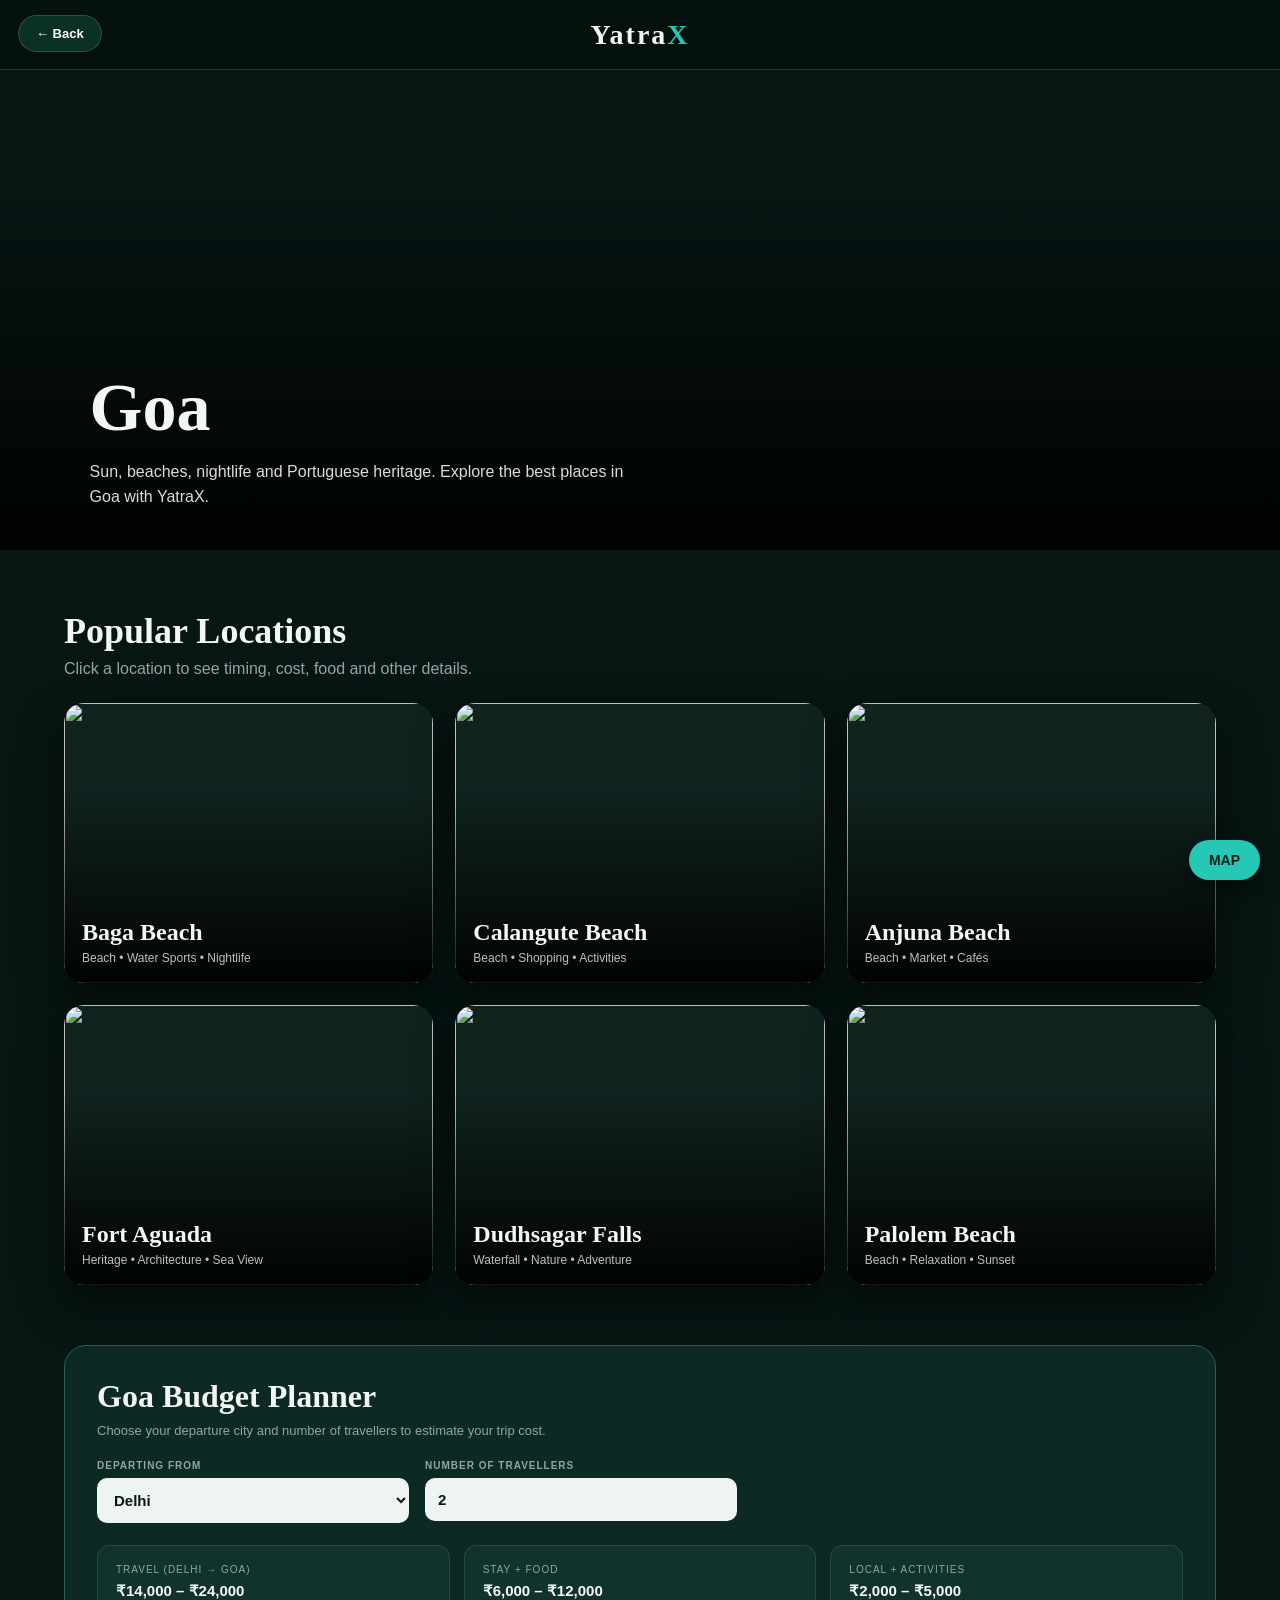
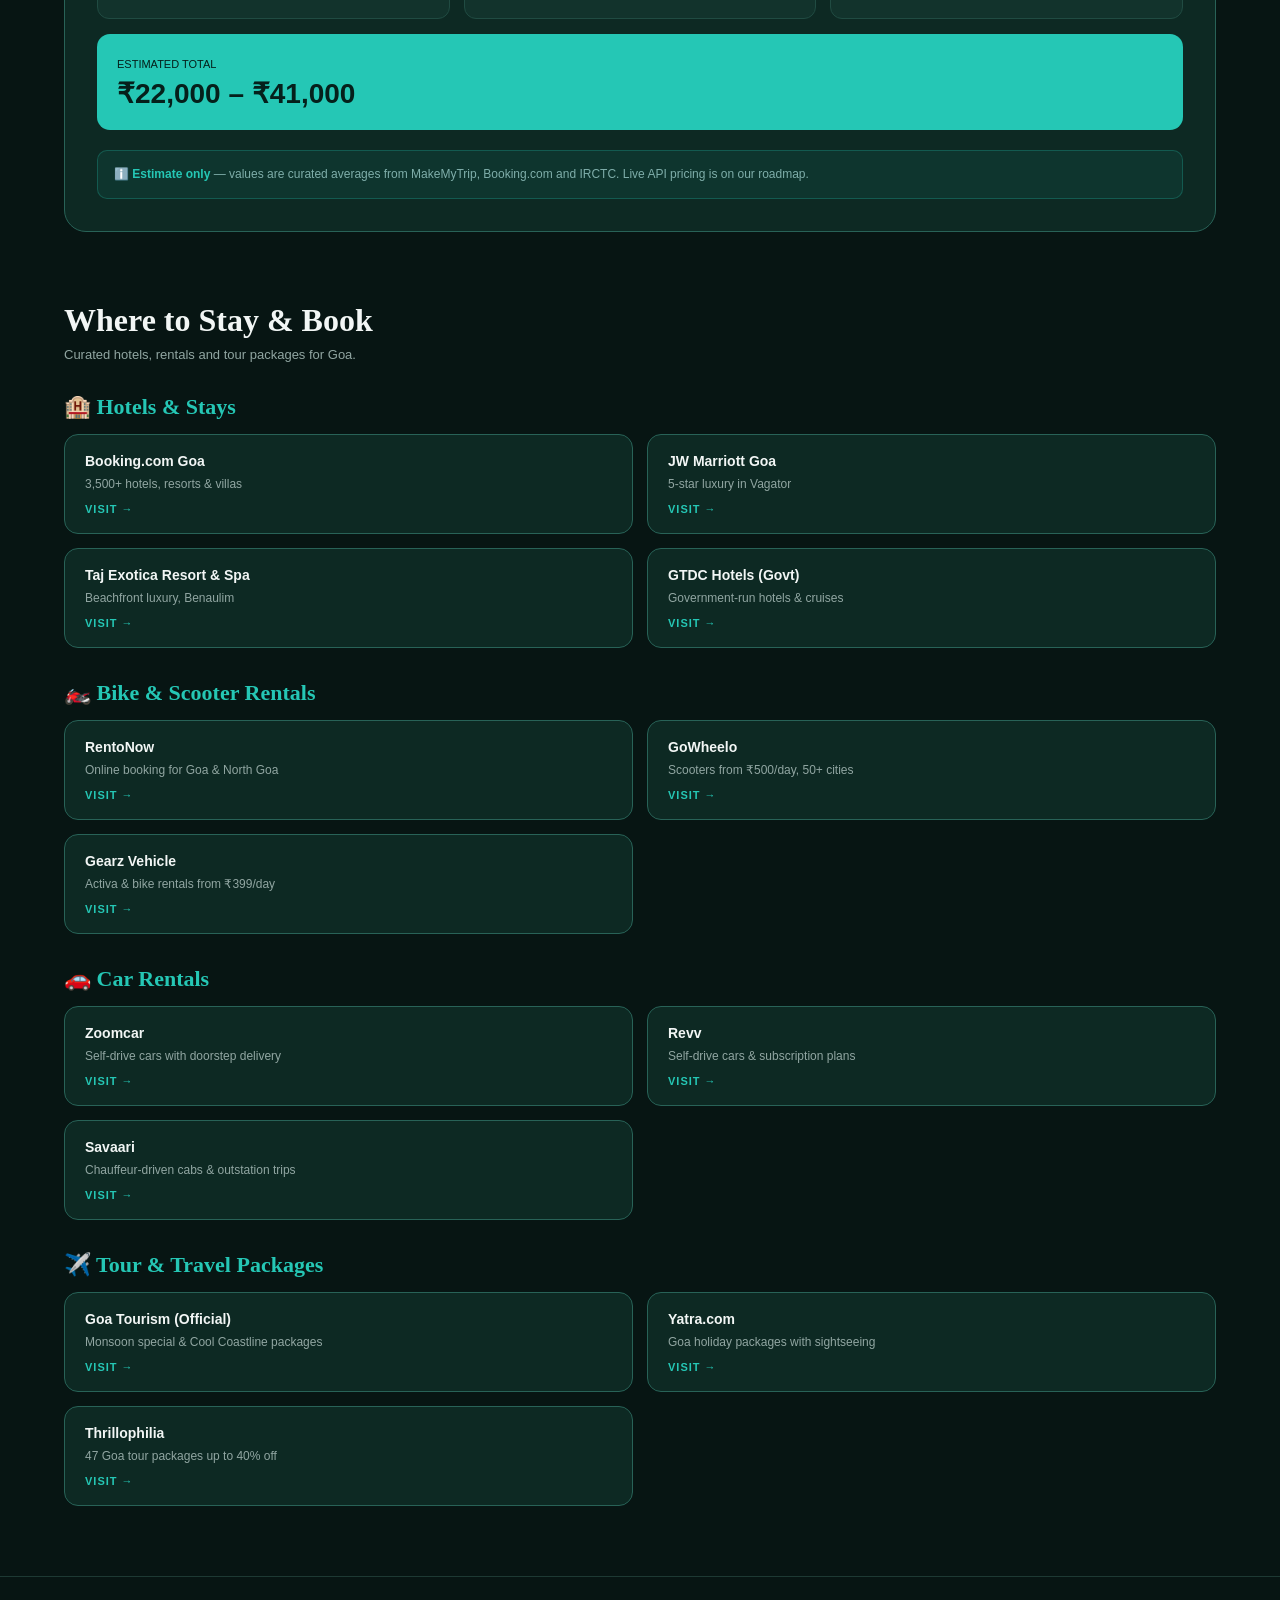
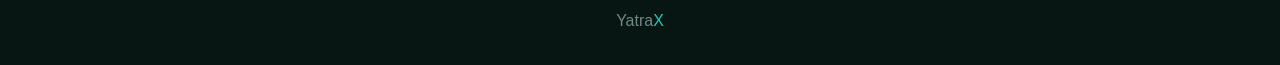
==== goa.html @ 4bfd8dc7 "Add booking links, budget planner, maps, disclaimer" ====
<!DOCTYPE html>
<html lang="en">
<head>
<meta charset="UTF-8">
<meta name="viewport" content="width=device-width, initial-scale=1.0">
<title>YatraX | Goa</title>
<style>
*{margin:0;padding:0;box-sizing:border-box;}
html{scroll-behavior:smooth;}
body{font-family:Arial,sans-serif;background:#071513;color:#f2f6f5;}

header{height:70px;display:flex;justify-content:center;align-items:center;position:sticky;top:0;z-index:100;background:rgba(6,17,15,.95);backdrop-filter:blur(12px);border-bottom:1px solid #1d3933;}
.logo{font-family:Georgia,serif;font-size:28px;font-weight:bold;letter-spacing:2px;}
.logo span{color:#25c7b5;}

.back-btn{position:fixed;top:15px;left:18px;z-index:5000;padding:10px 17px;border:1px solid rgba(255,255,255,.15);border-radius:30px;background:#0b3025;color:#fff;font-size:13px;font-weight:600;cursor:pointer;transition:.25s ease;}
.back-btn:hover{background:#14543f;transform:translateY(-2px);}

.map-btn{position:fixed;right:20px;bottom:20px;z-index:5000;padding:12px 20px;border:none;border-radius:30px;background:#25c7b5;color:#05201b;font-size:14px;font-weight:bold;cursor:pointer;box-shadow:0 8px 25px rgba(0,0,0,.4);transition:.25s;}
.map-btn:hover{transform:translateY(-3px);background:#35d2c1;}

.hero{height:480px;position:relative;background:url("https://images.unsplash.com/photo-1512343879784-a960bf40e7f2?auto=format&fit=crop&w=1800&q=90") center/cover;}
.hero::after{content:"";position:absolute;inset:0;background:linear-gradient(transparent 25%,rgba(0,0,0,.92));}
.hero-content{position:absolute;z-index:2;bottom:40px;left:7%;}
.hero h1{font-family:Georgia,serif;font-size:68px;margin-bottom:12px;}
.hero p{max-width:560px;line-height:1.6;color:#d2dfdc;}

.container{width:90%;max-width:1200px;margin:auto;}
.section{padding:60px 0;}
.heading{margin-bottom:25px;}
.heading h2{font-family:Georgia,serif;font-size:36px;margin-bottom:8px;}
.heading p{color:#91a6a2;}

.locations{display:grid;grid-template-columns:repeat(3,1fr);gap:22px;}
.card{height:280px;position:relative;overflow:hidden;border-radius:20px;cursor:pointer;background:#10231f;box-shadow:0 20px 45px rgba(0,0,0,.45);transition:.3s;}
.card:hover{transform:translateY(-6px);}
.card img{width:100%;height:100%;object-fit:cover;transition:.5s;}
.card:hover img{transform:scale(1.07);}
.card::after{content:"";position:absolute;inset:0;background:linear-gradient(transparent 30%,rgba(0,0,0,.9));}
.card-info{position:absolute;z-index:2;bottom:18px;left:18px;}
.card-info h3{font-family:Georgia,serif;font-size:24px;margin-bottom:5px;}
.card-info p{font-size:12px;color:#b2c4c0;}

/* MAP */
.map-section{display:none;padding:20px 0 70px;animation:mapOpen .3s ease;}
.map-section.show{display:block;}
@keyframes mapOpen{from{opacity:0;transform:translateY(15px);}to{opacity:1;transform:translateY(0);}}
.map-box{background:#0d2923;border:1px solid #286257;border-radius:22px;padding:25px;box-shadow:0 25px 60px rgba(0,0,0,.45);}
.map-header{display:flex;justify-content:space-between;align-items:center;margin-bottom:18px;}
.map-header h2{font-family:Georgia,serif;font-size:32px;}
.map-header p{color:#91a6a2;font-size:13px;margin-top:5px;}
.map-buttons{display:flex;gap:10px;align-items:center;}
.map-toggle{padding:10px 18px;border-radius:25px;border:1px solid rgba(255,255,255,.12);background:#071513;color:#c7d4d0;font-size:12px;font-weight:700;cursor:pointer;transition:.2s;}
.map-toggle.active{background:#25c7b5;color:#05201b;border-color:#25c7b5;}
.close-map{width:40px;height:40px;border:none;border-radius:50%;background:#071513;color:white;font-size:22px;cursor:pointer;margin-left:8px;border:1px solid rgba(255,255,255,.12);}

.map-status{padding:12px 15px;border-radius:10px;background:#102f27;color:#a9bbb7;font-size:13px;margin-bottom:15px;}
.map-frame{width:100%;height:520px;border-radius:17px;overflow:hidden;background:#10231f;position:relative;}
.map-frame iframe{width:100%;height:100%;border:0;}

.offline-map{display:none;width:100%;height:100%;position:relative;overflow:hidden;background:#f2e8d0;}
.offline-map.active{display:block;}
.offline-svg{width:100%;height:100%;display:block;}

/* MODAL */
.modal{display:none;position:fixed;inset:0;z-index:1000;background:rgba(0,0,0,.82);backdrop-filter:blur(8px);align-items:center;justify-content:center;padding:20px;}
.modal.show{display:flex;}
.modal-box{width:850px;max-width:95%;max-height:90vh;overflow-y:auto;background:#0d2923;border:1px solid #286257;border-radius:22px;position:relative;box-shadow:0 40px 80px rgba(0,0,0,.7);}
.modal-box img{width:100%;height:280px;object-fit:cover;}
.modal-content{padding:30px;}
.modal-content h2{font-family:Georgia,serif;font-size:34px;margin-bottom:12px;}
.remark-title{color:#35d2bf;font-size:11px;text-transform:uppercase;letter-spacing:1.5px;margin-bottom:8px;}
.remark{color:#a9bbb7;line-height:1.7;margin-bottom:25px;}
.details{display:grid;grid-template-columns:repeat(2,1fr);gap:12px;}
.detail{padding:17px;border-radius:12px;background:#12332c;border:1px solid #204b42;}
.detail span{display:block;color:#43d5c2;font-size:10px;text-transform:uppercase;letter-spacing:1px;margin-bottom:6px;}
.detail strong{font-size:14px;}
.close{position:absolute;top:15px;right:15px;width:40px;height:40px;border-radius:50%;border:none;background:#071513;color:white;font-size:25px;cursor:pointer;z-index:5;}

/* BUDGET */
.budget{margin-bottom:70px;padding:32px;border-radius:22px;background:#0d2923;border:1px solid #286257;}
.budget h2{font-family:Georgia,serif;font-size:32px;margin-bottom:8px;}
.budget p{color:#91a6a2;font-size:13px;}

.budget-inputs{margin-top:22px;display:grid;grid-template-columns:1fr 1fr;gap:16px;max-width:640px;}
.input-box label{display:block;color:#91a6a2;font-size:10px;font-weight:700;letter-spacing:1px;text-transform:uppercase;margin-bottom:7px;}
.input-box select,
.input-box input{width:100%;padding:13px;border-radius:10px;border:none;font-size:15px;font-weight:700;background:#edf4f1;color:#071713;font-family:inherit;outline:none;}

.costs{display:grid;grid-template-columns:repeat(3,1fr);gap:14px;margin-top:22px;}
.cost{padding:18px;background:#12332c;border:1px solid #204b42;border-radius:12px;}
.cost span{display:block;color:#91a6a2;font-size:10px;margin-bottom:7px;text-transform:uppercase;letter-spacing:1px;}
.cost strong{font-size:15px;}
.total{margin-top:15px;padding:20px;background:#25c7b5;color:#05201b;border-radius:13px;}
.total span{font-size:11px;text-transform:uppercase;}
.total strong{display:block;font-size:28px;margin-top:5px;}

/* BOOKING */
.booking-section{padding:0 0 70px;}
.booking-heading{margin-bottom:26px;}
.booking-heading h2{font-family:Georgia,serif;font-size:32px;margin-bottom:8px;}
.booking-heading p{color:#91a6a2;font-size:13px;}
.booking-subhead{
    font-family:Georgia,serif;
    font-size:22px;
    color:#25c7b5;
    margin-top:32px;
    margin-bottom:14px;
}
.booking-grid{display:grid;grid-template-columns:repeat(2,1fr);gap:14px;}
.booking-card{
    display:block;
    text-decoration:none;
    background:#0d2923;
    border:1px solid #286257;
    border-radius:14px;
    padding:18px 20px;
    transition:.25s ease;
}
.booking-card:hover{
    background:#12332c;
    border-color:#25c7b5;
    transform:translateY(-3px);
}
.booking-name{font-weight:700;font-size:14px;color:#f2f6f5;margin-bottom:6px;}
.booking-desc{font-size:12px;color:#91a6a2;line-height:1.5;margin-bottom:10px;}
.booking-link{font-size:11px;font-weight:700;color:#25c7b5;letter-spacing:1px;text-transform:uppercase;}

footer{text-align:center;padding:35px;color:#718984;border-top:1px solid #1d3933;}

@media(max-width:850px){.locations{grid-template-columns:repeat(2,1fr);}.costs{grid-template-columns:1fr;}.booking-grid{grid-template-columns:1fr;}}
@media(max-width:550px){.locations{grid-template-columns:1fr;}.hero h1{font-size:45px;}.details{grid-template-columns:1fr;}.map-frame{height:420px;}.budget-inputs{grid-template-columns:1fr;}}
</style>
</head>
<body>

<header><div class="logo">Yatra<span>X</span></div></header>
<button class="back-btn" onclick="goBack()">← Back</button>
<button class="map-btn" onclick="openMap()">MAP</button>

<section class="hero">
  <div class="hero-content">
    <h1>Goa</h1>
    <p>Sun, beaches, nightlife and Portuguese heritage. Explore the best places in Goa with YatraX.</p>
  </div>
</section>

<main class="container">

<section class="section">
  <div class="heading">
    <h2>Popular Locations</h2>
    <p>Click a location to see timing, cost, food and other details.</p>
  </div>
  <div class="locations">
    <div class="card" onclick="openLocation('Baga Beach')">
      <img src="https://images.unsplash.com/photo-1512343879784-a960bf40e7f2?auto=format&fit=crop&w=1200&q=90">
      <div class="card-info"><h3>Baga Beach</h3><p>Beach • Water Sports • Nightlife</p></div>
    </div>
    <div class="card" onclick="openLocation('Calangute Beach')">
      <img src="https://images.unsplash.com/photo-1601918774946-25832a4be0d6?auto=format&fit=crop&w=1200&q=90">
      <div class="card-info"><h3>Calangute Beach</h3><p>Beach • Shopping • Activities</p></div>
    </div>
    <div class="card" onclick="openLocation('Anjuna Beach')">
      <img src="https://images.unsplash.com/photo-1587922546307-776227941871?auto=format&fit=crop&w=1200&q=90">
      <div class="card-info"><h3>Anjuna Beach</h3><p>Beach • Market • Cafés</p></div>
    </div>
    <div class="card" onclick="openLocation('Fort Aguada')">
      <img src="https://images.unsplash.com/photo-1589308078059-be1415eab4c3?auto=format&fit=crop&w=1200&q=90">
      <div class="card-info"><h3>Fort Aguada</h3><p>Heritage • Architecture • Sea View</p></div>
    </div>
    <div class="card" onclick="openLocation('Dudhsagar Falls')">
      <img src="https://images.unsplash.com/photo-1433086966358-54859d0ed716?auto=format&fit=crop&w=1200&q=90">
      <div class="card-info"><h3>Dudhsagar Falls</h3><p>Waterfall • Nature • Adventure</p></div>
    </div>
    <div class="card" onclick="openLocation('Palolem Beach')">
      <img src="https://images.unsplash.com/photo-1515307638821-8c2ece10bf6a?auto=format&fit=crop&w=1200&q=90">
      <div class="card-info"><h3>Palolem Beach</h3><p>Beach • Relaxation • Sunset</p></div>
    </div>
  </div>
</section>

<section class="map-section" id="mapSection">
  <div class="map-box">
    <div class="map-header">
      <div>
        <h2>Goa Map</h2>
        <p>Explore Goa locations even in low-connectivity areas.</p>
      </div>
      <div class="map-buttons">
        <button class="map-toggle active" id="onlineBtn" onclick="showOnline()">Online</button>
        <button class="map-toggle" id="offlineBtn" onclick="showOffline()">Offline</button>
        <button class="close-map" onclick="closeMap()">×</button>
      </div>
    </div>
    <div id="mapStatus" class="map-status">Online mode • Live map available</div>
    <div class="map-frame">
      <iframe id="onlineMap" src="https://www.google.com/maps?q=Goa,India&output=embed" loading="lazy" allowfullscreen></iframe>
      <div id="offlineMap" class="offline-map">
        <svg viewBox="0 0 1000 600" preserveAspectRatio="xMidYMid meet" class="offline-svg" xmlns="http://www.w3.org/2000/svg">
          <rect width="1000" height="600" fill="#f2e8d0"/>
          <g stroke="#e0d4b8" stroke-width="0.4" opacity="0.5">
            <line x1="100" y1="0" x2="100" y2="600"/><line x1="200" y1="0" x2="200" y2="600"/>
            <line x1="300" y1="0" x2="300" y2="600"/><line x1="400" y1="0" x2="400" y2="600"/>
            <line x1="500" y1="0" x2="500" y2="600"/><line x1="600" y1="0" x2="600" y2="600"/>
            <line x1="700" y1="0" x2="700" y2="600"/><line x1="800" y1="0" x2="800" y2="600"/>
            <line x1="900" y1="0" x2="900" y2="600"/>
            <line x1="0" y1="100" x2="1000" y2="100"/><line x1="0" y1="200" x2="1000" y2="200"/>
            <line x1="0" y1="300" x2="1000" y2="300"/><line x1="0" y1="400" x2="1000" y2="400"/>
            <line x1="0" y1="500" x2="1000" y2="500"/>
          </g>
          <path d="M 0,0 L 220,0 Q 200,60 230,120 Q 250,180 240,240 Q 230,300 250,360 Q 280,420 320,480 Q 360,540 400,600 L 0,600 Z" fill="#c8dce8" stroke="#3a2f22" stroke-width="2.2"/>
          <text x="100" y="300" text-anchor="middle" font-family="Georgia,serif" font-size="15" font-weight="bold" font-style="italic" fill="#2a5578" transform="rotate(-70 100 300)">ARABIAN SEA</text>
          <g stroke="#8fb5c8" stroke-width="1.2" opacity="0.6" fill="none" stroke-linecap="round">
            <path d="M 40,100 Q 60,95 80,100 T 120,100"/><path d="M 30,180 Q 50,175 70,180 T 110,180"/>
            <path d="M 50,280 Q 70,275 90,280 T 130,280"/><path d="M 70,400 Q 90,395 110,400 T 150,400"/>
            <path d="M 90,510 Q 110,505 130,510 T 170,510"/>
          </g>
          <path d="M 220,0 Q 200,60 230,120 Q 250,180 240,240 Q 230,300 250,360 Q 280,420 320,480 Q 360,540 400,600 L 1000,600 L 1000,0 Z" fill="#e8dcc0" stroke="#3a2f22" stroke-width="2.2"/>
          <path d="M 850,60 L 880,30 L 910,60 L 940,25 L 970,60 L 850,180 L 880,150 L 910,180 L 940,145 L 970,180 L 850,300 L 880,270 L 910,300 L 940,265 L 970,300 L 850,420 L 880,390 L 910,420 L 940,385 L 970,420 L 850,540 L 880,510 L 910,540 L 940,505 L 970,540" fill="none" stroke="#3a2f22" stroke-width="1.8" stroke-linecap="round"/>
          <text x="910" y="560" text-anchor="middle" font-family="Georgia,serif" font-size="11" font-weight="bold" fill="#5a4838" letter-spacing="2">WESTERN GHATS</text>
          <path d="M 760,300 Q 650,310 550,315 Q 450,320 380,320 Q 320,322 260,325 Q 240,326 230,325" fill="none" stroke="#4a7ba8" stroke-width="5" stroke-linecap="round" opacity="0.85"/>
          <text x="560" y="290" font-family="Georgia,serif" font-size="11" font-style="italic" fill="#2a5578">Mandovi River</text>
          <path d="M 760,440 Q 680,430 580,425 Q 480,422 380,425 Q 320,428 280,435 Q 260,440 250,440" fill="none" stroke="#4a7ba8" stroke-width="4.5" stroke-linecap="round" opacity="0.85"/>
          <text x="560" y="418" font-family="Georgia,serif" font-size="11" font-style="italic" fill="#2a5578">Zuari River</text>
          <path d="M 650,545 Q 560,540 490,538 Q 440,536 430,538" fill="none" stroke="#4a7ba8" stroke-width="4" stroke-linecap="round" opacity="0.85"/>
          <text x="530" y="528" font-family="Georgia,serif" font-size="10" font-style="italic" fill="#2a5578">Sal River</text>
          <g fill="none" stroke="#7a5230" stroke-width="2.4" stroke-dasharray="9 7" stroke-linecap="round" opacity="0.9">
            <path d="M 290,60 Q 305,180 300,240 Q 290,300 300,360 Q 330,430 400,510 Q 425,545 440,595"/>
            <path d="M 400,390 Q 550,400 680,405 Q 740,408 770,410"/>
            <path d="M 400,390 Q 445,383 490,375"/>
            <path d="M 300,170 Q 340,270 400,390"/>
          </g>
          <circle cx="290" cy="110" r="8" fill="#c8541e" stroke="#3a2f22" stroke-width="2"/>
          <text x="312" y="108" font-family="Georgia,serif" font-size="14" font-weight="bold" fill="#2a1a10">Chapora</text>
          <circle cx="300" cy="170" r="8" fill="#c8541e" stroke="#3a2f22" stroke-width="2"/>
          <text x="322" y="168" font-family="Georgia,serif" font-size="14" font-weight="bold" fill="#2a1a10">Anjuna</text>
          <circle cx="300" cy="220" r="9" fill="#c8541e" stroke="#3a2f22" stroke-width="2"/>
          <text x="322" y="218" font-family="Georgia,serif" font-size="15" font-weight="bold" fill="#2a1a10">Baga Beach</text>
          <circle cx="295" cy="270" r="8" fill="#c8541e" stroke="#3a2f22" stroke-width="2"/>
          <text x="317" y="268" font-family="Georgia,serif" font-size="14" font-weight="bold" fill="#2a1a10">Calangute</text>
          <circle cx="300" cy="340" r="9" fill="#c8541e" stroke="#3a2f22" stroke-width="2"/>
          <text x="322" y="338" font-family="Georgia,serif" font-size="15" font-weight="bold" fill="#2a1a10">Fort Aguada</text>
          <circle cx="400" cy="390" r="10" fill="#c8541e" stroke="#3a2f22" stroke-width="2"/>
          <text x="400" y="370" text-anchor="middle" font-family="Georgia,serif" font-size="15" font-weight="bold" fill="#2a1a10">Panaji</text>
          <circle cx="490" cy="375" r="7" fill="#7a3a1e" stroke="#3a2f22" stroke-width="2"/>
          <text x="510" y="378" font-family="Georgia,serif" font-size="13" font-weight="bold" fill="#2a1a10">Old Goa</text>
          <circle cx="770" cy="410" r="9" fill="#c8541e" stroke="#3a2f22" stroke-width="2"/>
          <text x="770" y="390" text-anchor="middle" font-family="Georgia,serif" font-size="14" font-weight="bold" fill="#2a1a10">Dudhsagar Falls</text>
          <circle cx="400" cy="510" r="9" fill="#c8541e" stroke="#3a2f22" stroke-width="2"/>
          <text x="422" y="508" font-family="Georgia,serif" font-size="15" font-weight="bold" fill="#2a1a10">Palolem</text>
          <g transform="translate(920,85)"><circle r="30" fill="#f2e8d0" stroke="#3a2f22" stroke-width="1.8"/><path d="M 0,-20 L 5,0 L 0,20 L -5,0 Z" fill="#c8541e" stroke="#3a2f22" stroke-width="1"/><text y="-46" text-anchor="middle" font-family="Georgia,serif" font-size="14" font-weight="bold" fill="#3a2f22">N</text></g>
          <text x="40" y="592" font-family="Georgia,serif" font-size="11" font-style="italic" fill="#6a5a48">Goa Coast • Hand-drawn offline map • Not to scale</text>
          <text x="970" y="592" text-anchor="end" font-family="Georgia,serif" font-size="11" font-style="italic" fill="#6a5a48">YatraX</text>
        </svg>
      </div>
    </div>
  </div>
</section>

<section class="budget">
  <h2>Goa Budget Planner</h2>
  <p>Choose your departure city and number of travellers to estimate your trip cost.</p>

  <div class="budget-inputs">
    <div class="input-box">
      <label>Departing From</label>
      <select id="origin" onchange="calculateBudget()">
        <option value="Delhi">Delhi</option>
        <option value="Mumbai">Mumbai</option>
        <option value="Kolkata">Kolkata</option>
        <option value="Chennai">Chennai</option>
        <option value="Bangalore">Bangalore</option>
        <option value="Hyderabad">Hyderabad</option>
      </select>
    </div>
    <div class="input-box">
      <label>Number of Travellers</label>
      <input id="persons" type="number" min="0" step="1" value="2" oninput="calculateBudget()">
    </div>
  </div>

  <div class="costs">
    <div class="cost"><span id="travelLabel">Travel (Delhi → Goa)</span><strong id="travelCost">₹0</strong></div>
    <div class="cost"><span>Stay + Food</span><strong id="stayCost">₹0</strong></div>
    <div class="cost"><span>Local + Activities</span><strong id="activityCost">₹0</strong></div>
  </div>

  <div class="total"><span>Estimated Total</span><strong id="totalCost">₹0</strong></div>

  <div style="margin-top:20px;padding:14px 16px;background:rgba(37,199,181,.08);border:1px solid rgba(37,199,181,.25);border-radius:10px;font-size:12px;color:#7faeaa;line-height:1.6;">
    <b style="color:#25c7b5;">ℹ️ Estimate only</b> — values are curated averages from MakeMyTrip, Booking.com and IRCTC. Live API pricing is on our roadmap.
  </div>
</section>

<section class="booking-section">
  <div class="booking-heading">
    <h2>Where to Stay & Book</h2>
    <p>Curated hotels, rentals and tour packages for Goa.</p>
  </div>

  <h3 class="booking-subhead">🏨 Hotels & Stays</h3>
  <div class="booking-grid">
    <a href="https://www.booking.com/region/in/goa.html" target="_blank" rel="noopener" class="booking-card">
      <div class="booking-name">Booking.com Goa</div>
      <div class="booking-desc">3,500+ hotels, resorts & villas</div>
      <div class="booking-link">Visit →</div>
    </a>
    <a href="https://www.marriott.com/en-us/hotels/goaji-jw-marriott-goa/overview/" target="_blank" rel="noopener" class="booking-card">
      <div class="booking-name">JW Marriott Goa</div>
      <div class="booking-desc">5-star luxury in Vagator</div>
      <div class="booking-link">Visit →</div>
    </a>
    <a href="https://www.tajhotels.com/en-in/taj-exotica-goa/" target="_blank" rel="noopener" class="booking-card">
      <div class="booking-name">Taj Exotica Resort & Spa</div>
      <div class="booking-desc">Beachfront luxury, Benaulim</div>
      <div class="booking-link">Visit →</div>
    </a>
    <a href="https://goa-tourism.com/" target="_blank" rel="noopener" class="booking-card">
      <div class="booking-name">GTDC Hotels (Govt)</div>
      <div class="booking-desc">Government-run hotels & cruises</div>
      <div class="booking-link">Visit →</div>
    </a>
  </div>

  <h3 class="booking-subhead">🏍️ Bike & Scooter Rentals</h3>
  <div class="booking-grid">
    <a href="https://www.rentonow.in/" target="_blank" rel="noopener" class="booking-card">
      <div class="booking-name">RentoNow</div>
      <div class="booking-desc">Online booking for Goa & North Goa</div>
      <div class="booking-link">Visit →</div>
    </a>
    <a href="https://gowheelo.com/" target="_blank" rel="noopener" class="booking-card">
      <div class="booking-name">GoWheelo</div>
      <div class="booking-desc">Scooters from ₹500/day, 50+ cities</div>
      <div class="booking-link">Visit →</div>
    </a>
    <a href="https://gearzvehicle.com/" target="_blank" rel="noopener" class="booking-card">
      <div class="booking-name">Gearz Vehicle</div>
      <div class="booking-desc">Activa & bike rentals from ₹399/day</div>
      <div class="booking-link">Visit →</div>
    </a>
  </div>

  <h3 class="booking-subhead">🚗 Car Rentals</h3>
  <div class="booking-grid">
    <a href="https://www.zoomcar.com/" target="_blank" rel="noopener" class="booking-card">
      <div class="booking-name">Zoomcar</div>
      <div class="booking-desc">Self-drive cars with doorstep delivery</div>
      <div class="booking-link">Visit →</div>
    </a>
    <a href="https://www.revv.co.in/" target="_blank" rel="noopener" class="booking-card">
      <div class="booking-name">Revv</div>
      <div class="booking-desc">Self-drive cars & subscription plans</div>
      <div class="booking-link">Visit →</div>
    </a>
    <a href="https://www.savaari.com/" target="_blank" rel="noopener" class="booking-card">
      <div class="booking-name">Savaari</div>
      <div class="booking-desc">Chauffeur-driven cabs & outstation trips</div>
      <div class="booking-link">Visit →</div>
    </a>
  </div>

  <h3 class="booking-subhead">✈️ Tour & Travel Packages</h3>
  <div class="booking-grid">
    <a href="https://goa-tourism.com/" target="_blank" rel="noopener" class="booking-card">
      <div class="booking-name">Goa Tourism (Official)</div>
      <div class="booking-desc">Monsoon special & Cool Coastline packages</div>
      <div class="booking-link">Visit →</div>
    </a>
    <a href="https://www.yatra.com/" target="_blank" rel="noopener" class="booking-card">
      <div class="booking-name">Yatra.com</div>
      <div class="booking-desc">Goa holiday packages with sightseeing</div>
      <div class="booking-link">Visit →</div>
    </a>
    <a href="https://www.thrillophilia.com/" target="_blank" rel="noopener" class="booking-card">
      <div class="booking-name">Thrillophilia</div>
      <div class="booking-desc">47 Goa tour packages up to 40% off</div>
      <div class="booking-link">Visit →</div>
    </a>
  </div>
</section>

</main>

<div class="modal" id="locationModal">
  <div class="modal-box">
    <button class="close" onclick="closeLocation()">×</button>
    <img id="modalImage" src="" alt="">
    <div class="modal-content">
      <h2 id="modalTitle"></h2>
      <div class="remark-title">YatraX Remark</div>
      <p class="remark" id="modalRemark"></p>
      <div class="details">
        <div class="detail"><span>Timing</span><strong id="modalTiming"></strong></div>
        <div class="detail"><span>Entry Cost</span><strong id="modalEntry"></strong></div>
        <div class="detail"><span>Best Season</span><strong id="modalSeason"></strong></div>
        <div class="detail"><span>Famous Food</span><strong id="modalFood"></strong></div>
        <div class="detail"><span>Estimated Cost</span><strong id="modalCost"></strong></div>
        <div class="detail"><span>Category</span><strong id="modalCategory"></strong></div>
      </div>
    </div>
  </div>
</div>

<footer>Yatra<span style="color:#25c7b5">X</span></footer>

<script>
const BUDGET = {
  stay: [3000, 6000],
  act:  [1000, 2500],
  travel: {
    "Delhi":     [7000, 12000],
    "Mumbai":    [3000, 6000],
    "Kolkata":   [12000, 24000],
    "Chennai":   [5000, 9000],
    "Bangalore": [3500, 6500],
    "Hyderabad": [4500, 8000]
  }
};

const locations = {
  "Baga Beach": {image:"https://images.unsplash.com/photo-1512343879784-a960bf40e7f2?auto=format&fit=crop&w=1200&q=90",remark:"One of Goa's busiest beaches, ideal for water sports, nightlife and beach activities.",timing:"Generally accessible throughout the day",entry:"Free",season:"November – February",food:"Fish Thali, Goan Curry, Bebinca",cost:"₹1,000 – ₹3,000 per person",category:"Beach • Nightlife"},
  "Calangute Beach": {image:"https://images.unsplash.com/photo-1601918774946-25832a4be0d6?auto=format&fit=crop&w=1200&q=90",remark:"A popular North Goa beach with shopping, restaurants and several water activities.",timing:"Generally accessible throughout the day",entry:"Free",season:"November – February",food:"Goan Fish Curry, Prawn Balchão",cost:"₹1,000 – ₹3,000 per person",category:"Beach • Shopping"},
  "Anjuna Beach": {image:"https://images.unsplash.com/photo-1587922546307-776227941871?auto=format&fit=crop&w=1200&q=90",remark:"Known for its rocky coastline, cafés, markets and relaxed atmosphere.",timing:"Generally accessible throughout the day",entry:"Free",season:"November – February",food:"Goan Sausage, Seafood",cost:"₹1,000 – ₹3,000 per person",category:"Beach • Market"},
  "Fort Aguada": {image:"https://images.unsplash.com/photo-1589308078059-be1415eab4c3?auto=format&fit=crop&w=1200&q=90",remark:"Historic Portuguese fort overlooking the Arabian Sea and one of Goa's classic viewpoints.",timing:"Usually daytime; verify locally",entry:"Low-cost/varies",season:"October – March",food:"Goan Fish Curry, Bebinca",cost:"₹200 – ₹800 per person",category:"Heritage • Fort"},
  "Chapora Fort": {image:"https://images.unsplash.com/photo-1596402184320-417e7178b2cd?auto=format&fit=crop&w=1200&q=90",remark:"A historic fort famous for its hilltop views and spectacular sunsets.",timing:"Usually daytime to evening",entry:"Generally free",season:"October – March",food:"Goan Snacks, Seafood",cost:"₹200 – ₹800 per person",category:"Heritage • Viewpoint"},
  "Dudhsagar Falls": {image:"https://images.unsplash.com/photo-1433086966358-54859d0ed716?auto=format&fit=crop&w=1200&q=90",remark:"A spectacular waterfall surrounded by forest. Access can depend on weather and official restrictions.",timing:"Daytime; access rules may vary",entry:"Varies by route/tour",season:"October – January",food:"Goan Snacks, Local Thali",cost:"₹1,500 – ₹3,500 per person",category:"Nature • Adventure"},
  "Palolem Beach": {image:"https://images.unsplash.com/photo-1515307638821-8c2ece10bf6a?auto=format&fit=crop&w=1200&q=90",remark:"A scenic South Goa beach known for its calmer atmosphere, sunset and relaxing shoreline.",timing:"Generally accessible throughout the day",entry:"Free",season:"November – February",food:"Seafood, Goan Curry",cost:"₹1,000 – ₹3,000 per person",category:"Beach • Relaxation"}
};

function openLocation(name){
  const data = locations[name];
  if(!data) return;
  document.getElementById("modalTitle").innerText = name;
  document.getElementById("modalImage").src = data.image;
  document.getElementById("modalRemark").innerText = data.remark;
  document.getElementById("modalTiming").innerText = data.timing;
  document.getElementById("modalEntry").innerText = data.entry;
  document.getElementById("modalSeason").innerText = data.season;
  document.getElementById("modalFood").innerText = data.food;
  document.getElementById("modalCost").innerText = data.cost;
  document.getElementById("modalCategory").innerText = data.category;
  document.getElementById("locationModal").classList.add("show");
  document.body.style.overflow = "hidden";
}
function closeLocation(){
  document.getElementById("locationModal").classList.remove("show");
  document.body.style.overflow = "auto";
}

function openMap(){
  const m = document.getElementById("mapSection");
  m.classList.add("show");
  setTimeout(()=>m.scrollIntoView({behavior:"smooth",block:"center"}),50);
}
function closeMap(){ document.getElementById("mapSection").classList.remove("show"); }

function showOnline(){
  document.getElementById("onlineMap").style.display = "block";
  document.getElementById("offlineMap").classList.remove("active");
  document.getElementById("onlineBtn").classList.add("active");
  document.getElementById("offlineBtn").classList.remove("active");
  document.getElementById("mapStatus").innerText = "Online mode • Live map available";
}
function showOffline(){
  document.getElementById("onlineMap").style.display = "none";
  document.getElementById("offlineMap").classList.add("active");
  document.getElementById("offlineBtn").classList.add("active");
  document.getElementById("onlineBtn").classList.remove("active");
  document.getElementById("mapStatus").innerText = "Offline mode • Using YatraX offline Goa map";
}

document.getElementById("locationModal").addEventListener("click",function(e){ if(e.target===this) closeLocation(); });
document.addEventListener("keydown",function(e){ if(e.key==="Escape"){ closeLocation(); closeMap(); } });

function calculateBudget(){
  const personsInput = document.getElementById("persons");
  const originInput = document.getElementById("origin");
  if (!personsInput || !originInput) return;

  const persons = parseInt(personsInput.value, 10);
  const p = isNaN(persons) || persons < 0 ? 0 : persons;
  const origin = originInput.value;

  const label = document.getElementById("travelLabel");
  if (label) label.innerText = `Travel (${origin} → Goa)`;

  if (p === 0) {
    ["travelCost","stayCost","activityCost","totalCost"].forEach(id => {
      const el = document.getElementById(id);
      if (el) el.innerText = "₹0";
    });
    return;
  }

  const t = BUDGET.travel[origin] || [0,0];
  const tMin = t[0]*p, tMax = t[1]*p;
  const sMin = BUDGET.stay[0]*p, sMax = BUDGET.stay[1]*p;
  const aMin = BUDGET.act[0]*p,  aMax = BUDGET.act[1]*p;
  const totalMin = tMin+sMin+aMin, totalMax = tMax+sMax+aMax;

  document.getElementById("travelCost").innerText = "₹"+tMin.toLocaleString("en-IN")+" – ₹"+tMax.toLocaleString("en-IN");
  document.getElementById("stayCost").innerText = "₹"+sMin.toLocaleString("en-IN")+" – ₹"+sMax.toLocaleString("en-IN");
  document.getElementById("activityCost").innerText = "₹"+aMin.toLocaleString("en-IN")+" – ₹"+aMax.toLocaleString("en-IN");
  document.getElementById("totalCost").innerText = "₹"+totalMin.toLocaleString("en-IN")+" – ₹"+totalMax.toLocaleString("en-IN");
}

function goBack(){
  if(document.referrer) window.history.back();
  else window.location.href = "index.html";
}

calculateBudget();
</script>

</body>
</html>
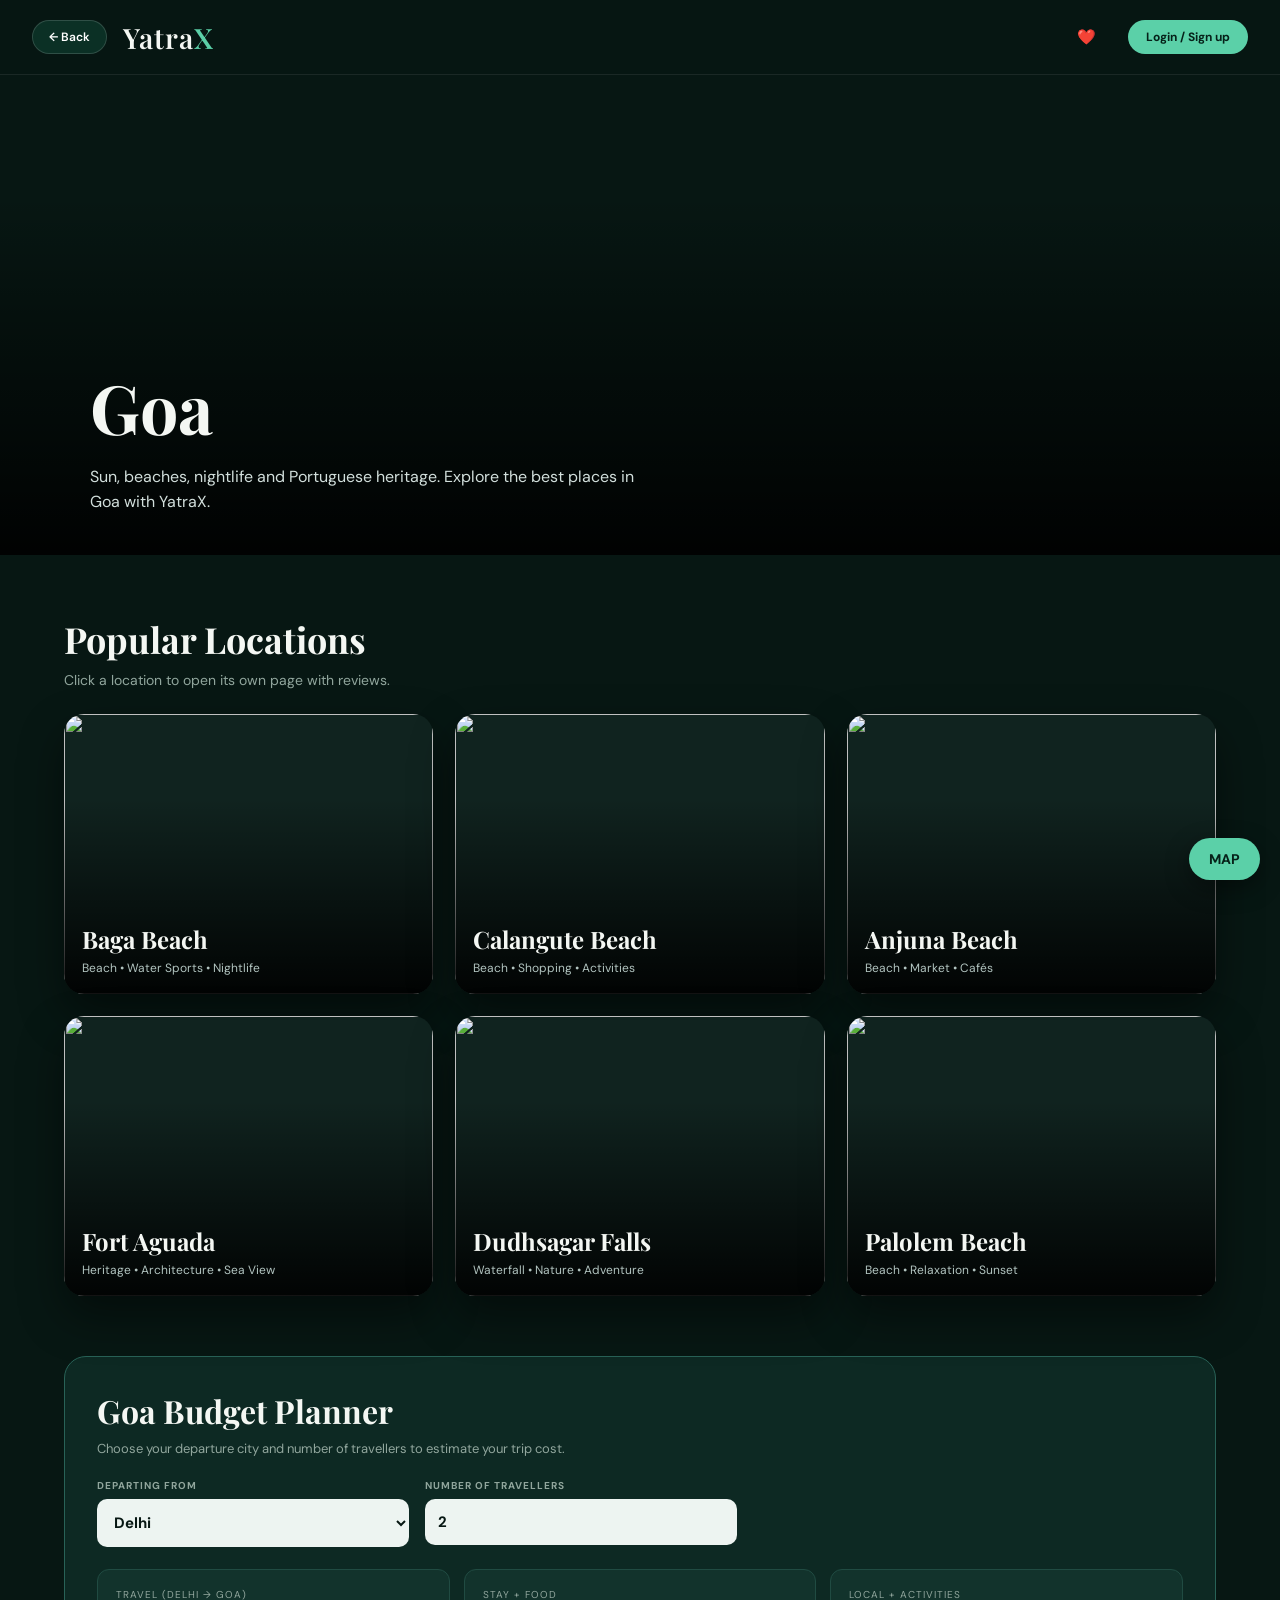
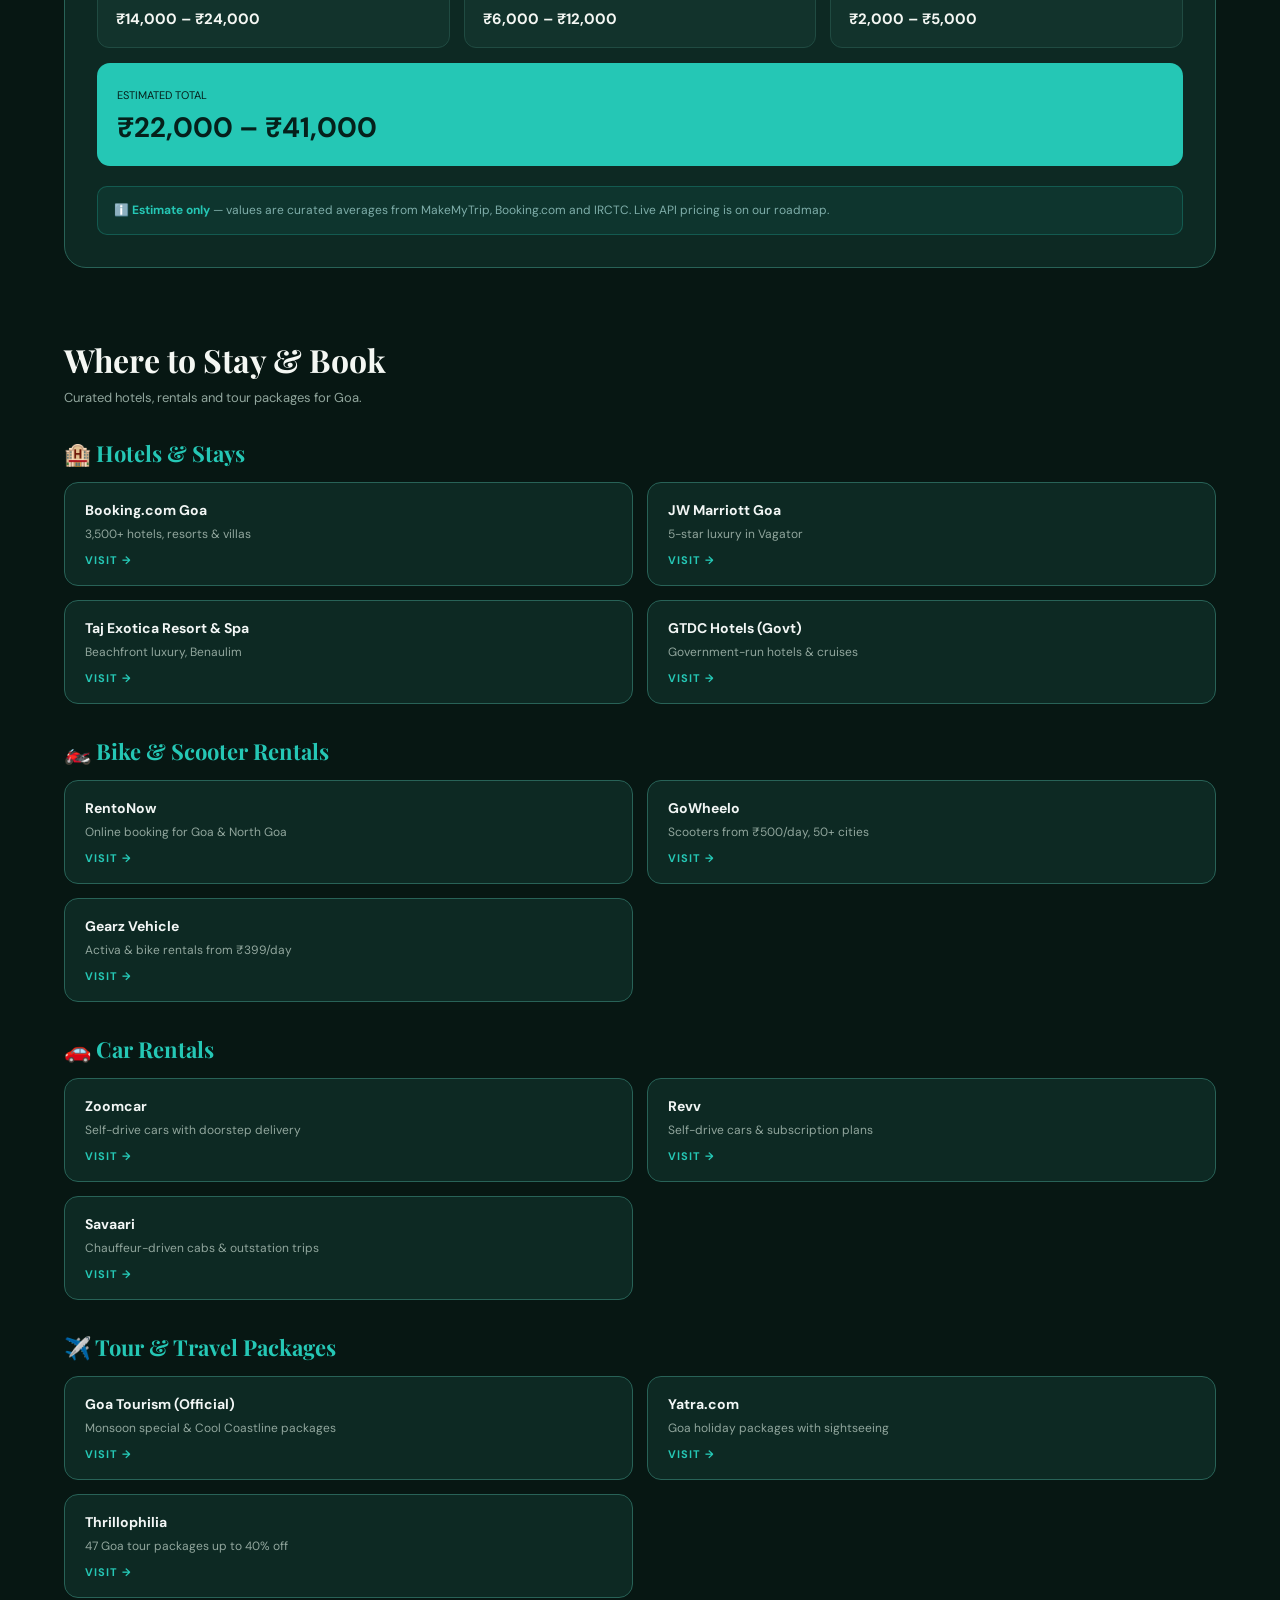
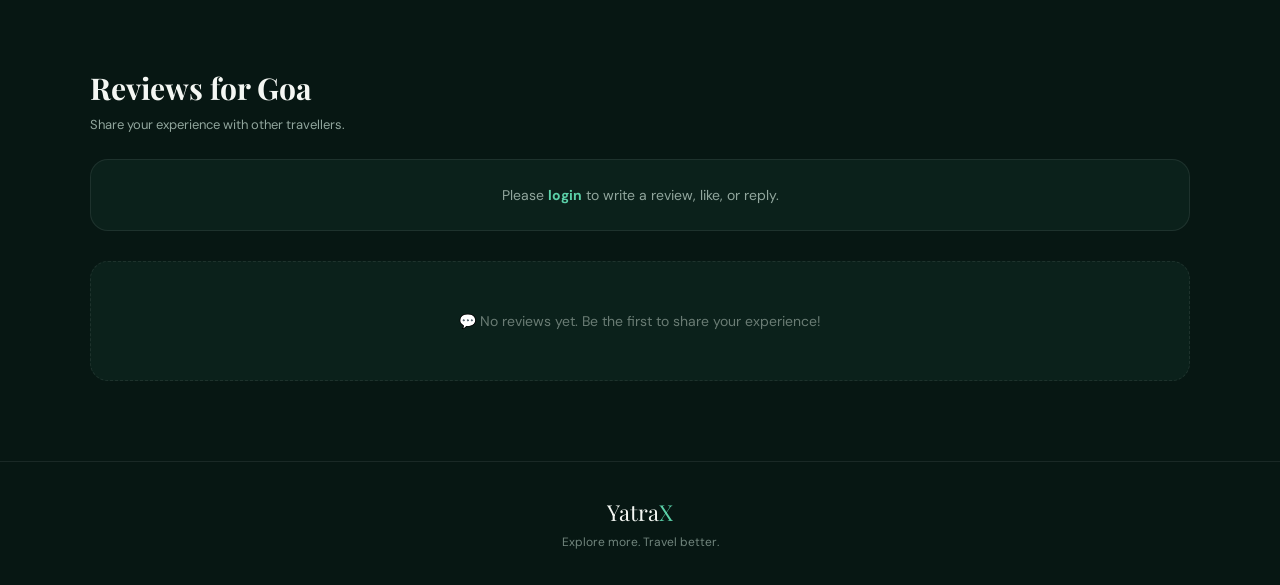
==== commit 009c5381: "Add backend-driven reviews, sub-location pages, unified navigation" ====
--- a/goa.html
+++ b/goa.html
@@ -4,139 +4,28 @@
 <meta charset="UTF-8">
 <meta name="viewport" content="width=device-width, initial-scale=1.0">
 <title>YatraX | Goa</title>
-<style>
-*{margin:0;padding:0;box-sizing:border-box;}
-html{scroll-behavior:smooth;}
-body{font-family:Arial,sans-serif;background:#071513;color:#f2f6f5;}
-
-header{height:70px;display:flex;justify-content:center;align-items:center;position:sticky;top:0;z-index:100;background:rgba(6,17,15,.95);backdrop-filter:blur(12px);border-bottom:1px solid #1d3933;}
-.logo{font-family:Georgia,serif;font-size:28px;font-weight:bold;letter-spacing:2px;}
-.logo span{color:#25c7b5;}
-
-.back-btn{position:fixed;top:15px;left:18px;z-index:5000;padding:10px 17px;border:1px solid rgba(255,255,255,.15);border-radius:30px;background:#0b3025;color:#fff;font-size:13px;font-weight:600;cursor:pointer;transition:.25s ease;}
-.back-btn:hover{background:#14543f;transform:translateY(-2px);}
-
-.map-btn{position:fixed;right:20px;bottom:20px;z-index:5000;padding:12px 20px;border:none;border-radius:30px;background:#25c7b5;color:#05201b;font-size:14px;font-weight:bold;cursor:pointer;box-shadow:0 8px 25px rgba(0,0,0,.4);transition:.25s;}
-.map-btn:hover{transform:translateY(-3px);background:#35d2c1;}
-
-.hero{height:480px;position:relative;background:url("https://images.unsplash.com/photo-1512343879784-a960bf40e7f2?auto=format&fit=crop&w=1800&q=90") center/cover;}
-.hero::after{content:"";position:absolute;inset:0;background:linear-gradient(transparent 25%,rgba(0,0,0,.92));}
-.hero-content{position:absolute;z-index:2;bottom:40px;left:7%;}
-.hero h1{font-family:Georgia,serif;font-size:68px;margin-bottom:12px;}
-.hero p{max-width:560px;line-height:1.6;color:#d2dfdc;}
-
-.container{width:90%;max-width:1200px;margin:auto;}
-.section{padding:60px 0;}
-.heading{margin-bottom:25px;}
-.heading h2{font-family:Georgia,serif;font-size:36px;margin-bottom:8px;}
-.heading p{color:#91a6a2;}
-
-.locations{display:grid;grid-template-columns:repeat(3,1fr);gap:22px;}
-.card{height:280px;position:relative;overflow:hidden;border-radius:20px;cursor:pointer;background:#10231f;box-shadow:0 20px 45px rgba(0,0,0,.45);transition:.3s;}
-.card:hover{transform:translateY(-6px);}
-.card img{width:100%;height:100%;object-fit:cover;transition:.5s;}
-.card:hover img{transform:scale(1.07);}
-.card::after{content:"";position:absolute;inset:0;background:linear-gradient(transparent 30%,rgba(0,0,0,.9));}
-.card-info{position:absolute;z-index:2;bottom:18px;left:18px;}
-.card-info h3{font-family:Georgia,serif;font-size:24px;margin-bottom:5px;}
-.card-info p{font-size:12px;color:#b2c4c0;}
-
-/* MAP */
-.map-section{display:none;padding:20px 0 70px;animation:mapOpen .3s ease;}
-.map-section.show{display:block;}
-@keyframes mapOpen{from{opacity:0;transform:translateY(15px);}to{opacity:1;transform:translateY(0);}}
-.map-box{background:#0d2923;border:1px solid #286257;border-radius:22px;padding:25px;box-shadow:0 25px 60px rgba(0,0,0,.45);}
-.map-header{display:flex;justify-content:space-between;align-items:center;margin-bottom:18px;}
-.map-header h2{font-family:Georgia,serif;font-size:32px;}
-.map-header p{color:#91a6a2;font-size:13px;margin-top:5px;}
-.map-buttons{display:flex;gap:10px;align-items:center;}
-.map-toggle{padding:10px 18px;border-radius:25px;border:1px solid rgba(255,255,255,.12);background:#071513;color:#c7d4d0;font-size:12px;font-weight:700;cursor:pointer;transition:.2s;}
-.map-toggle.active{background:#25c7b5;color:#05201b;border-color:#25c7b5;}
-.close-map{width:40px;height:40px;border:none;border-radius:50%;background:#071513;color:white;font-size:22px;cursor:pointer;margin-left:8px;border:1px solid rgba(255,255,255,.12);}
-
-.map-status{padding:12px 15px;border-radius:10px;background:#102f27;color:#a9bbb7;font-size:13px;margin-bottom:15px;}
-.map-frame{width:100%;height:520px;border-radius:17px;overflow:hidden;background:#10231f;position:relative;}
-.map-frame iframe{width:100%;height:100%;border:0;}
-
-.offline-map{display:none;width:100%;height:100%;position:relative;overflow:hidden;background:#f2e8d0;}
-.offline-map.active{display:block;}
-.offline-svg{width:100%;height:100%;display:block;}
-
-/* MODAL */
-.modal{display:none;position:fixed;inset:0;z-index:1000;background:rgba(0,0,0,.82);backdrop-filter:blur(8px);align-items:center;justify-content:center;padding:20px;}
-.modal.show{display:flex;}
-.modal-box{width:850px;max-width:95%;max-height:90vh;overflow-y:auto;background:#0d2923;border:1px solid #286257;border-radius:22px;position:relative;box-shadow:0 40px 80px rgba(0,0,0,.7);}
-.modal-box img{width:100%;height:280px;object-fit:cover;}
-.modal-content{padding:30px;}
-.modal-content h2{font-family:Georgia,serif;font-size:34px;margin-bottom:12px;}
-.remark-title{color:#35d2bf;font-size:11px;text-transform:uppercase;letter-spacing:1.5px;margin-bottom:8px;}
-.remark{color:#a9bbb7;line-height:1.7;margin-bottom:25px;}
-.details{display:grid;grid-template-columns:repeat(2,1fr);gap:12px;}
-.detail{padding:17px;border-radius:12px;background:#12332c;border:1px solid #204b42;}
-.detail span{display:block;color:#43d5c2;font-size:10px;text-transform:uppercase;letter-spacing:1px;margin-bottom:6px;}
-.detail strong{font-size:14px;}
-.close{position:absolute;top:15px;right:15px;width:40px;height:40px;border-radius:50%;border:none;background:#071513;color:white;font-size:25px;cursor:pointer;z-index:5;}
-
-/* BUDGET */
-.budget{margin-bottom:70px;padding:32px;border-radius:22px;background:#0d2923;border:1px solid #286257;}
-.budget h2{font-family:Georgia,serif;font-size:32px;margin-bottom:8px;}
-.budget p{color:#91a6a2;font-size:13px;}
-
-.budget-inputs{margin-top:22px;display:grid;grid-template-columns:1fr 1fr;gap:16px;max-width:640px;}
-.input-box label{display:block;color:#91a6a2;font-size:10px;font-weight:700;letter-spacing:1px;text-transform:uppercase;margin-bottom:7px;}
-.input-box select,
-.input-box input{width:100%;padding:13px;border-radius:10px;border:none;font-size:15px;font-weight:700;background:#edf4f1;color:#071713;font-family:inherit;outline:none;}
-
-.costs{display:grid;grid-template-columns:repeat(3,1fr);gap:14px;margin-top:22px;}
-.cost{padding:18px;background:#12332c;border:1px solid #204b42;border-radius:12px;}
-.cost span{display:block;color:#91a6a2;font-size:10px;margin-bottom:7px;text-transform:uppercase;letter-spacing:1px;}
-.cost strong{font-size:15px;}
-.total{margin-top:15px;padding:20px;background:#25c7b5;color:#05201b;border-radius:13px;}
-.total span{font-size:11px;text-transform:uppercase;}
-.total strong{display:block;font-size:28px;margin-top:5px;}
-
-/* BOOKING */
-.booking-section{padding:0 0 70px;}
-.booking-heading{margin-bottom:26px;}
-.booking-heading h2{font-family:Georgia,serif;font-size:32px;margin-bottom:8px;}
-.booking-heading p{color:#91a6a2;font-size:13px;}
-.booking-subhead{
-    font-family:Georgia,serif;
-    font-size:22px;
-    color:#25c7b5;
-    margin-top:32px;
-    margin-bottom:14px;
-}
-.booking-grid{display:grid;grid-template-columns:repeat(2,1fr);gap:14px;}
-.booking-card{
-    display:block;
-    text-decoration:none;
-    background:#0d2923;
-    border:1px solid #286257;
-    border-radius:14px;
-    padding:18px 20px;
-    transition:.25s ease;
-}
-.booking-card:hover{
-    background:#12332c;
-    border-color:#25c7b5;
-    transform:translateY(-3px);
-}
-.booking-name{font-weight:700;font-size:14px;color:#f2f6f5;margin-bottom:6px;}
-.booking-desc{font-size:12px;color:#91a6a2;line-height:1.5;margin-bottom:10px;}
-.booking-link{font-size:11px;font-weight:700;color:#25c7b5;letter-spacing:1px;text-transform:uppercase;}
-
-footer{text-align:center;padding:35px;color:#718984;border-top:1px solid #1d3933;}
-
-@media(max-width:850px){.locations{grid-template-columns:repeat(2,1fr);}.costs{grid-template-columns:1fr;}.booking-grid{grid-template-columns:1fr;}}
-@media(max-width:550px){.locations{grid-template-columns:1fr;}.hero h1{font-size:45px;}.details{grid-template-columns:1fr;}.map-frame{height:420px;}.budget-inputs{grid-template-columns:1fr;}}
-</style>
+<link href="https://fonts.googleapis.com/css2?family=DM+Sans:wght@400;500;600;700&family=Playfair+Display:wght@500;600;700&display=swap" rel="stylesheet">
+<link rel="stylesheet" href="common.css">
+<link rel="stylesheet" href="goa.css">
+<link rel="stylesheet" href="reviews.css">
 </head>
 <body>
 
-<header><div class="logo">Yatra<span>X</span></div></header>
-<button class="back-btn" onclick="goBack()">← Back</button>
 <button class="map-btn" onclick="openMap()">MAP</button>
+
+<header>
+    <div class="header-left">
+        <button class="header-back" onclick="goBack()">← Back</button>
+        <a href="index.html" class="logo">Yatra<span>X</span></a>
+    </div>
+    <div class="header-nav">
+        <a href="wishlist.html" class="nav-link">
+            <span class="heart-emoji">❤️</span>
+            <span id="wishlistBadge" class="wishlist-badge">0</span>
+        </a>
+        <div id="authArea" class="auth-area"></div>
+    </div>
+</header>
 
 <section class="hero">
   <div class="hero-content">
@@ -150,30 +39,30 @@
 <section class="section">
   <div class="heading">
     <h2>Popular Locations</h2>
-    <p>Click a location to see timing, cost, food and other details.</p>
+    <p>Click a location to open its own page with reviews.</p>
   </div>
   <div class="locations">
-    <div class="card" onclick="openLocation('Baga Beach')">
+    <div class="card" onclick="window.location.href='location.html?dest=goa&loc=baga-beach'">
       <img src="https://images.unsplash.com/photo-1512343879784-a960bf40e7f2?auto=format&fit=crop&w=1200&q=90">
       <div class="card-info"><h3>Baga Beach</h3><p>Beach • Water Sports • Nightlife</p></div>
     </div>
-    <div class="card" onclick="openLocation('Calangute Beach')">
+    <div class="card" onclick="window.location.href='location.html?dest=goa&loc=calangute-beach'">
       <img src="https://images.unsplash.com/photo-1601918774946-25832a4be0d6?auto=format&fit=crop&w=1200&q=90">
       <div class="card-info"><h3>Calangute Beach</h3><p>Beach • Shopping • Activities</p></div>
     </div>
-    <div class="card" onclick="openLocation('Anjuna Beach')">
+    <div class="card" onclick="window.location.href='location.html?dest=goa&loc=anjuna-beach'">
       <img src="https://images.unsplash.com/photo-1587922546307-776227941871?auto=format&fit=crop&w=1200&q=90">
       <div class="card-info"><h3>Anjuna Beach</h3><p>Beach • Market • Cafés</p></div>
     </div>
-    <div class="card" onclick="openLocation('Fort Aguada')">
+    <div class="card" onclick="window.location.href='location.html?dest=goa&loc=fort-aguada'">
       <img src="https://images.unsplash.com/photo-1589308078059-be1415eab4c3?auto=format&fit=crop&w=1200&q=90">
       <div class="card-info"><h3>Fort Aguada</h3><p>Heritage • Architecture • Sea View</p></div>
     </div>
-    <div class="card" onclick="openLocation('Dudhsagar Falls')">
+    <div class="card" onclick="window.location.href='location.html?dest=goa&loc=dudhsagar-falls'">
       <img src="https://images.unsplash.com/photo-1433086966358-54859d0ed716?auto=format&fit=crop&w=1200&q=90">
       <div class="card-info"><h3>Dudhsagar Falls</h3><p>Waterfall • Nature • Adventure</p></div>
     </div>
-    <div class="card" onclick="openLocation('Palolem Beach')">
+    <div class="card" onclick="window.location.href='location.html?dest=goa&loc=palolem-beach'">
       <img src="https://images.unsplash.com/photo-1515307638821-8c2ece10bf6a?auto=format&fit=crop&w=1200&q=90">
       <div class="card-info"><h3>Palolem Beach</h3><p>Beach • Relaxation • Sunset</p></div>
     </div>
@@ -199,23 +88,8 @@
       <div id="offlineMap" class="offline-map">
         <svg viewBox="0 0 1000 600" preserveAspectRatio="xMidYMid meet" class="offline-svg" xmlns="http://www.w3.org/2000/svg">
           <rect width="1000" height="600" fill="#f2e8d0"/>
-          <g stroke="#e0d4b8" stroke-width="0.4" opacity="0.5">
-            <line x1="100" y1="0" x2="100" y2="600"/><line x1="200" y1="0" x2="200" y2="600"/>
-            <line x1="300" y1="0" x2="300" y2="600"/><line x1="400" y1="0" x2="400" y2="600"/>
-            <line x1="500" y1="0" x2="500" y2="600"/><line x1="600" y1="0" x2="600" y2="600"/>
-            <line x1="700" y1="0" x2="700" y2="600"/><line x1="800" y1="0" x2="800" y2="600"/>
-            <line x1="900" y1="0" x2="900" y2="600"/>
-            <line x1="0" y1="100" x2="1000" y2="100"/><line x1="0" y1="200" x2="1000" y2="200"/>
-            <line x1="0" y1="300" x2="1000" y2="300"/><line x1="0" y1="400" x2="1000" y2="400"/>
-            <line x1="0" y1="500" x2="1000" y2="500"/>
-          </g>
           <path d="M 0,0 L 220,0 Q 200,60 230,120 Q 250,180 240,240 Q 230,300 250,360 Q 280,420 320,480 Q 360,540 400,600 L 0,600 Z" fill="#c8dce8" stroke="#3a2f22" stroke-width="2.2"/>
           <text x="100" y="300" text-anchor="middle" font-family="Georgia,serif" font-size="15" font-weight="bold" font-style="italic" fill="#2a5578" transform="rotate(-70 100 300)">ARABIAN SEA</text>
-          <g stroke="#8fb5c8" stroke-width="1.2" opacity="0.6" fill="none" stroke-linecap="round">
-            <path d="M 40,100 Q 60,95 80,100 T 120,100"/><path d="M 30,180 Q 50,175 70,180 T 110,180"/>
-            <path d="M 50,280 Q 70,275 90,280 T 130,280"/><path d="M 70,400 Q 90,395 110,400 T 150,400"/>
-            <path d="M 90,510 Q 110,505 130,510 T 170,510"/>
-          </g>
           <path d="M 220,0 Q 200,60 230,120 Q 250,180 240,240 Q 230,300 250,360 Q 280,420 320,480 Q 360,540 400,600 L 1000,600 L 1000,0 Z" fill="#e8dcc0" stroke="#3a2f22" stroke-width="2.2"/>
           <path d="M 850,60 L 880,30 L 910,60 L 940,25 L 970,60 L 850,180 L 880,150 L 910,180 L 940,145 L 970,180 L 850,300 L 880,270 L 910,300 L 940,265 L 970,300 L 850,420 L 880,390 L 910,420 L 940,385 L 970,420 L 850,540 L 880,510 L 910,540 L 940,505 L 970,540" fill="none" stroke="#3a2f22" stroke-width="1.8" stroke-linecap="round"/>
           <text x="910" y="560" text-anchor="middle" font-family="Georgia,serif" font-size="11" font-weight="bold" fill="#5a4838" letter-spacing="2">WESTERN GHATS</text>
@@ -261,7 +135,6 @@
 <section class="budget">
   <h2>Goa Budget Planner</h2>
   <p>Choose your departure city and number of travellers to estimate your trip cost.</p>
-
   <div class="budget-inputs">
     <div class="input-box">
       <label>Departing From</label>
@@ -277,20 +150,16 @@
     <div class="input-box">
       <label>Number of Travellers</label>
       <input id="persons" type="number" min="0" step="1" value="2" oninput="calculateBudget()">
-    </div>
-  </div>
-
+      <div class="input-warning" id="personsWarning">⚠️ Please enter whole numbers only — decimals are not allowed.</div>
+    </div>
+  </div>
   <div class="costs">
     <div class="cost"><span id="travelLabel">Travel (Delhi → Goa)</span><strong id="travelCost">₹0</strong></div>
     <div class="cost"><span>Stay + Food</span><strong id="stayCost">₹0</strong></div>
     <div class="cost"><span>Local + Activities</span><strong id="activityCost">₹0</strong></div>
   </div>
-
   <div class="total"><span>Estimated Total</span><strong id="totalCost">₹0</strong></div>
-
-  <div style="margin-top:20px;padding:14px 16px;background:rgba(37,199,181,.08);border:1px solid rgba(37,199,181,.25);border-radius:10px;font-size:12px;color:#7faeaa;line-height:1.6;">
-    <b style="color:#25c7b5;">ℹ️ Estimate only</b> — values are curated averages from MakeMyTrip, Booking.com and IRCTC. Live API pricing is on our roadmap.
-  </div>
+  <div class="estimate-note"><b>ℹ️ Estimate only</b> — values are curated averages from MakeMyTrip, Booking.com and IRCTC. Live API pricing is on our roadmap.</div>
 </section>
 
 <section class="booking-section">
@@ -301,218 +170,70 @@
 
   <h3 class="booking-subhead">🏨 Hotels & Stays</h3>
   <div class="booking-grid">
-    <a href="https://www.booking.com/region/in/goa.html" target="_blank" rel="noopener" class="booking-card">
-      <div class="booking-name">Booking.com Goa</div>
-      <div class="booking-desc">3,500+ hotels, resorts & villas</div>
-      <div class="booking-link">Visit →</div>
-    </a>
-    <a href="https://www.marriott.com/en-us/hotels/goaji-jw-marriott-goa/overview/" target="_blank" rel="noopener" class="booking-card">
-      <div class="booking-name">JW Marriott Goa</div>
-      <div class="booking-desc">5-star luxury in Vagator</div>
-      <div class="booking-link">Visit →</div>
-    </a>
-    <a href="https://www.tajhotels.com/en-in/taj-exotica-goa/" target="_blank" rel="noopener" class="booking-card">
-      <div class="booking-name">Taj Exotica Resort & Spa</div>
-      <div class="booking-desc">Beachfront luxury, Benaulim</div>
-      <div class="booking-link">Visit →</div>
-    </a>
-    <a href="https://goa-tourism.com/" target="_blank" rel="noopener" class="booking-card">
-      <div class="booking-name">GTDC Hotels (Govt)</div>
-      <div class="booking-desc">Government-run hotels & cruises</div>
-      <div class="booking-link">Visit →</div>
-    </a>
+    <a href="https://www.booking.com/region/in/goa.html" target="_blank" rel="noopener" class="booking-card"><div class="booking-name">Booking.com Goa</div><div class="booking-desc">3,500+ hotels, resorts & villas</div><div class="booking-link">Visit →</div></a>
+    <a href="https://www.marriott.com/en-us/hotels/goaji-jw-marriott-goa/overview/" target="_blank" rel="noopener" class="booking-card"><div class="booking-name">JW Marriott Goa</div><div class="booking-desc">5-star luxury in Vagator</div><div class="booking-link">Visit →</div></a>
+    <a href="https://www.tajhotels.com/en-in/taj-exotica-goa/" target="_blank" rel="noopener" class="booking-card"><div class="booking-name">Taj Exotica Resort & Spa</div><div class="booking-desc">Beachfront luxury, Benaulim</div><div class="booking-link">Visit →</div></a>
+    <a href="https://goa-tourism.com/" target="_blank" rel="noopener" class="booking-card"><div class="booking-name">GTDC Hotels (Govt)</div><div class="booking-desc">Government-run hotels & cruises</div><div class="booking-link">Visit →</div></a>
   </div>
 
   <h3 class="booking-subhead">🏍️ Bike & Scooter Rentals</h3>
   <div class="booking-grid">
-    <a href="https://www.rentonow.in/" target="_blank" rel="noopener" class="booking-card">
-      <div class="booking-name">RentoNow</div>
-      <div class="booking-desc">Online booking for Goa & North Goa</div>
-      <div class="booking-link">Visit →</div>
-    </a>
-    <a href="https://gowheelo.com/" target="_blank" rel="noopener" class="booking-card">
-      <div class="booking-name">GoWheelo</div>
-      <div class="booking-desc">Scooters from ₹500/day, 50+ cities</div>
-      <div class="booking-link">Visit →</div>
-    </a>
-    <a href="https://gearzvehicle.com/" target="_blank" rel="noopener" class="booking-card">
-      <div class="booking-name">Gearz Vehicle</div>
-      <div class="booking-desc">Activa & bike rentals from ₹399/day</div>
-      <div class="booking-link">Visit →</div>
-    </a>
+    <a href="https://www.rentonow.in/" target="_blank" rel="noopener" class="booking-card"><div class="booking-name">RentoNow</div><div class="booking-desc">Online booking for Goa & North Goa</div><div class="booking-link">Visit →</div></a>
+    <a href="https://gowheelo.com/" target="_blank" rel="noopener" class="booking-card"><div class="booking-name">GoWheelo</div><div class="booking-desc">Scooters from ₹500/day, 50+ cities</div><div class="booking-link">Visit →</div></a>
+    <a href="https://gearzvehicle.com/" target="_blank" rel="noopener" class="booking-card"><div class="booking-name">Gearz Vehicle</div><div class="booking-desc">Activa & bike rentals from ₹399/day</div><div class="booking-link">Visit →</div></a>
   </div>
 
   <h3 class="booking-subhead">🚗 Car Rentals</h3>
   <div class="booking-grid">
-    <a href="https://www.zoomcar.com/" target="_blank" rel="noopener" class="booking-card">
-      <div class="booking-name">Zoomcar</div>
-      <div class="booking-desc">Self-drive cars with doorstep delivery</div>
-      <div class="booking-link">Visit →</div>
-    </a>
-    <a href="https://www.revv.co.in/" target="_blank" rel="noopener" class="booking-card">
-      <div class="booking-name">Revv</div>
-      <div class="booking-desc">Self-drive cars & subscription plans</div>
-      <div class="booking-link">Visit →</div>
-    </a>
-    <a href="https://www.savaari.com/" target="_blank" rel="noopener" class="booking-card">
-      <div class="booking-name">Savaari</div>
-      <div class="booking-desc">Chauffeur-driven cabs & outstation trips</div>
-      <div class="booking-link">Visit →</div>
-    </a>
+    <a href="https://www.zoomcar.com/" target="_blank" rel="noopener" class="booking-card"><div class="booking-name">Zoomcar</div><div class="booking-desc">Self-drive cars with doorstep delivery</div><div class="booking-link">Visit →</div></a>
+    <a href="https://www.revv.co.in/" target="_blank" rel="noopener" class="booking-card"><div class="booking-name">Revv</div><div class="booking-desc">Self-drive cars & subscription plans</div><div class="booking-link">Visit →</div></a>
+    <a href="https://www.savaari.com/" target="_blank" rel="noopener" class="booking-card"><div class="booking-name">Savaari</div><div class="booking-desc">Chauffeur-driven cabs & outstation trips</div><div class="booking-link">Visit →</div></a>
   </div>
 
   <h3 class="booking-subhead">✈️ Tour & Travel Packages</h3>
   <div class="booking-grid">
-    <a href="https://goa-tourism.com/" target="_blank" rel="noopener" class="booking-card">
-      <div class="booking-name">Goa Tourism (Official)</div>
-      <div class="booking-desc">Monsoon special & Cool Coastline packages</div>
-      <div class="booking-link">Visit →</div>
-    </a>
-    <a href="https://www.yatra.com/" target="_blank" rel="noopener" class="booking-card">
-      <div class="booking-name">Yatra.com</div>
-      <div class="booking-desc">Goa holiday packages with sightseeing</div>
-      <div class="booking-link">Visit →</div>
-    </a>
-    <a href="https://www.thrillophilia.com/" target="_blank" rel="noopener" class="booking-card">
-      <div class="booking-name">Thrillophilia</div>
-      <div class="booking-desc">47 Goa tour packages up to 40% off</div>
-      <div class="booking-link">Visit →</div>
-    </a>
+    <a href="https://goa-tourism.com/" target="_blank" rel="noopener" class="booking-card"><div class="booking-name">Goa Tourism (Official)</div><div class="booking-desc">Monsoon special & Cool Coastline packages</div><div class="booking-link">Visit →</div></a>
+    <a href="https://www.yatra.com/" target="_blank" rel="noopener" class="booking-card"><div class="booking-name">Yatra.com</div><div class="booking-desc">Goa holiday packages with sightseeing</div><div class="booking-link">Visit →</div></a>
+    <a href="https://www.thrillophilia.com/" target="_blank" rel="noopener" class="booking-card"><div class="booking-name">Thrillophilia</div><div class="booking-desc">47 Goa tour packages up to 40% off</div><div class="booking-link">Visit →</div></a>
   </div>
 </section>
 
 </main>
 
-<div class="modal" id="locationModal">
-  <div class="modal-box">
-    <button class="close" onclick="closeLocation()">×</button>
-    <img id="modalImage" src="" alt="">
-    <div class="modal-content">
-      <h2 id="modalTitle"></h2>
-      <div class="remark-title">YatraX Remark</div>
-      <p class="remark" id="modalRemark"></p>
-      <div class="details">
-        <div class="detail"><span>Timing</span><strong id="modalTiming"></strong></div>
-        <div class="detail"><span>Entry Cost</span><strong id="modalEntry"></strong></div>
-        <div class="detail"><span>Best Season</span><strong id="modalSeason"></strong></div>
-        <div class="detail"><span>Famous Food</span><strong id="modalFood"></strong></div>
-        <div class="detail"><span>Estimated Cost</span><strong id="modalCost"></strong></div>
-        <div class="detail"><span>Category</span><strong id="modalCategory"></strong></div>
-      </div>
-    </div>
-  </div>
-</div>
-
-<footer>Yatra<span style="color:#25c7b5">X</span></footer>
-
-<script>
-const BUDGET = {
-  stay: [3000, 6000],
-  act:  [1000, 2500],
-  travel: {
-    "Delhi":     [7000, 12000],
-    "Mumbai":    [3000, 6000],
-    "Kolkata":   [12000, 24000],
-    "Chennai":   [5000, 9000],
-    "Bangalore": [3500, 6500],
-    "Hyderabad": [4500, 8000]
-  }
-};
-
-const locations = {
-  "Baga Beach": {image:"https://images.unsplash.com/photo-1512343879784-a960bf40e7f2?auto=format&fit=crop&w=1200&q=90",remark:"One of Goa's busiest beaches, ideal for water sports, nightlife and beach activities.",timing:"Generally accessible throughout the day",entry:"Free",season:"November – February",food:"Fish Thali, Goan Curry, Bebinca",cost:"₹1,000 – ₹3,000 per person",category:"Beach • Nightlife"},
-  "Calangute Beach": {image:"https://images.unsplash.com/photo-1601918774946-25832a4be0d6?auto=format&fit=crop&w=1200&q=90",remark:"A popular North Goa beach with shopping, restaurants and several water activities.",timing:"Generally accessible throughout the day",entry:"Free",season:"November – February",food:"Goan Fish Curry, Prawn Balchão",cost:"₹1,000 – ₹3,000 per person",category:"Beach • Shopping"},
-  "Anjuna Beach": {image:"https://images.unsplash.com/photo-1587922546307-776227941871?auto=format&fit=crop&w=1200&q=90",remark:"Known for its rocky coastline, cafés, markets and relaxed atmosphere.",timing:"Generally accessible throughout the day",entry:"Free",season:"November – February",food:"Goan Sausage, Seafood",cost:"₹1,000 – ₹3,000 per person",category:"Beach • Market"},
-  "Fort Aguada": {image:"https://images.unsplash.com/photo-1589308078059-be1415eab4c3?auto=format&fit=crop&w=1200&q=90",remark:"Historic Portuguese fort overlooking the Arabian Sea and one of Goa's classic viewpoints.",timing:"Usually daytime; verify locally",entry:"Low-cost/varies",season:"October – March",food:"Goan Fish Curry, Bebinca",cost:"₹200 – ₹800 per person",category:"Heritage • Fort"},
-  "Chapora Fort": {image:"https://images.unsplash.com/photo-1596402184320-417e7178b2cd?auto=format&fit=crop&w=1200&q=90",remark:"A historic fort famous for its hilltop views and spectacular sunsets.",timing:"Usually daytime to evening",entry:"Generally free",season:"October – March",food:"Goan Snacks, Seafood",cost:"₹200 – ₹800 per person",category:"Heritage • Viewpoint"},
-  "Dudhsagar Falls": {image:"https://images.unsplash.com/photo-1433086966358-54859d0ed716?auto=format&fit=crop&w=1200&q=90",remark:"A spectacular waterfall surrounded by forest. Access can depend on weather and official restrictions.",timing:"Daytime; access rules may vary",entry:"Varies by route/tour",season:"October – January",food:"Goan Snacks, Local Thali",cost:"₹1,500 – ₹3,500 per person",category:"Nature • Adventure"},
-  "Palolem Beach": {image:"https://images.unsplash.com/photo-1515307638821-8c2ece10bf6a?auto=format&fit=crop&w=1200&q=90",remark:"A scenic South Goa beach known for its calmer atmosphere, sunset and relaxing shoreline.",timing:"Generally accessible throughout the day",entry:"Free",season:"November – February",food:"Seafood, Goan Curry",cost:"₹1,000 – ₹3,000 per person",category:"Beach • Relaxation"}
-};
-
-function openLocation(name){
-  const data = locations[name];
-  if(!data) return;
-  document.getElementById("modalTitle").innerText = name;
-  document.getElementById("modalImage").src = data.image;
-  document.getElementById("modalRemark").innerText = data.remark;
-  document.getElementById("modalTiming").innerText = data.timing;
-  document.getElementById("modalEntry").innerText = data.entry;
-  document.getElementById("modalSeason").innerText = data.season;
-  document.getElementById("modalFood").innerText = data.food;
-  document.getElementById("modalCost").innerText = data.cost;
-  document.getElementById("modalCategory").innerText = data.category;
-  document.getElementById("locationModal").classList.add("show");
-  document.body.style.overflow = "hidden";
-}
-function closeLocation(){
-  document.getElementById("locationModal").classList.remove("show");
-  document.body.style.overflow = "auto";
-}
-
-function openMap(){
-  const m = document.getElementById("mapSection");
-  m.classList.add("show");
-  setTimeout(()=>m.scrollIntoView({behavior:"smooth",block:"center"}),50);
-}
-function closeMap(){ document.getElementById("mapSection").classList.remove("show"); }
-
-function showOnline(){
-  document.getElementById("onlineMap").style.display = "block";
-  document.getElementById("offlineMap").classList.remove("active");
-  document.getElementById("onlineBtn").classList.add("active");
-  document.getElementById("offlineBtn").classList.remove("active");
-  document.getElementById("mapStatus").innerText = "Online mode • Live map available";
-}
-function showOffline(){
-  document.getElementById("onlineMap").style.display = "none";
-  document.getElementById("offlineMap").classList.add("active");
-  document.getElementById("offlineBtn").classList.add("active");
-  document.getElementById("onlineBtn").classList.remove("active");
-  document.getElementById("mapStatus").innerText = "Offline mode • Using YatraX offline Goa map";
-}
-
-document.getElementById("locationModal").addEventListener("click",function(e){ if(e.target===this) closeLocation(); });
-document.addEventListener("keydown",function(e){ if(e.key==="Escape"){ closeLocation(); closeMap(); } });
-
-function calculateBudget(){
-  const personsInput = document.getElementById("persons");
-  const originInput = document.getElementById("origin");
-  if (!personsInput || !originInput) return;
-
-  const persons = parseInt(personsInput.value, 10);
-  const p = isNaN(persons) || persons < 0 ? 0 : persons;
-  const origin = originInput.value;
-
-  const label = document.getElementById("travelLabel");
-  if (label) label.innerText = `Travel (${origin} → Goa)`;
-
-  if (p === 0) {
-    ["travelCost","stayCost","activityCost","totalCost"].forEach(id => {
-      const el = document.getElementById(id);
-      if (el) el.innerText = "₹0";
-    });
-    return;
-  }
-
-  const t = BUDGET.travel[origin] || [0,0];
-  const tMin = t[0]*p, tMax = t[1]*p;
-  const sMin = BUDGET.stay[0]*p, sMax = BUDGET.stay[1]*p;
-  const aMin = BUDGET.act[0]*p,  aMax = BUDGET.act[1]*p;
-  const totalMin = tMin+sMin+aMin, totalMax = tMax+sMax+aMax;
-
-  document.getElementById("travelCost").innerText = "₹"+tMin.toLocaleString("en-IN")+" – ₹"+tMax.toLocaleString("en-IN");
-  document.getElementById("stayCost").innerText = "₹"+sMin.toLocaleString("en-IN")+" – ₹"+sMax.toLocaleString("en-IN");
-  document.getElementById("activityCost").innerText = "₹"+aMin.toLocaleString("en-IN")+" – ₹"+aMax.toLocaleString("en-IN");
-  document.getElementById("totalCost").innerText = "₹"+totalMin.toLocaleString("en-IN")+" – ₹"+totalMax.toLocaleString("en-IN");
-}
-
-function goBack(){
-  if(document.referrer) window.history.back();
-  else window.location.href = "index.html";
-}
-
-calculateBudget();
-</script>
-
+<!-- Reviews section for Goa itself -->
+<section class="reviews-section" id="reviewsSection">
+  <div class="reviews-heading">
+    <h2>Reviews for Goa</h2>
+    <p>Share your experience with other travellers.</p>
+  </div>
+
+  <div class="review-write" id="reviewWriteForm" style="display:none;">
+    <span class="write-label">Write a review</span>
+    <div class="star-selector" id="starSelector">
+      <span class="star" data-star="1">★</span>
+      <span class="star" data-star="2">★</span>
+      <span class="star" data-star="3">★</span>
+      <span class="star" data-star="4">★</span>
+      <span class="star" data-star="5">★</span>
+    </div>
+    <textarea id="reviewText" placeholder="Share your experience..."></textarea>
+    <button class="post-btn" onclick="submitReview()">Post Review</button>
+  </div>
+
+  <div class="login-prompt" id="loginPromptBox" style="display:none;">
+    Please <a href="auth.html">login</a> to write a review, like, or reply.
+  </div>
+
+  <div class="review-list" id="reviewList"></div>
+</section>
+
+<footer>
+  <div class="footer-logo">Yatra<span>X</span></div>
+  Explore more. Travel better.
+</footer>
+
+<script src="common.js"></script>
+<script src="reviews.js"></script>
+<script src="goa.js"></script>
 </body>
 </html>
--- a/common.css
+++ b/common.css
@@ -0,0 +1,348 @@
+/* =========================================================
+   YatraX — Common Styles
+   Shared across all pages: header, footer, buttons, cards
+   ========================================================= */
+
+* { margin: 0; padding: 0; box-sizing: border-box; }
+
+html { scroll-behavior: smooth; }
+
+body {
+    font-family: 'DM Sans', sans-serif;
+    background: #071713;
+    color: #f4f7f3;
+    min-height: 100vh;
+}
+
+/* ================= HEADER ================= */
+header {
+    height: 75px;
+    display: flex;
+    justify-content: space-between;
+    align-items: center;
+    padding: 0 32px;
+    background: rgba(7, 23, 19, 0.94);
+    border-bottom: 1px solid rgba(255, 255, 255, 0.08);
+    position: sticky;
+    top: 0;
+    z-index: 100;
+}
+
+.logo {
+    font-family: 'Playfair Display', serif;
+    font-size: 28px;
+    font-weight: 600;
+    letter-spacing: 1px;
+    text-decoration: none;
+    color: #f4f7f3;
+}
+
+.logo span { color: #5bd0a8; }
+
+.header-nav {
+    display: flex;
+    align-items: center;
+    gap: 16px;
+}
+
+.nav-link {
+    display: inline-flex;
+    align-items: center;
+    gap: 6px;
+    padding: 9px 16px;
+    border-radius: 999px;
+    background: transparent;
+    color: #c2d0ca;
+    font-size: 13px;
+    font-weight: 600;
+    text-decoration: none;
+    transition: 0.2s;
+    position: relative;
+}
+
+.nav-link:hover {
+    background: #102a22;
+    color: #f4f7f3;
+}
+
+.nav-link .heart-emoji { font-size: 15px; }
+
+.wishlist-badge {
+    display: none;
+    background: #ff3366;
+    color: white;
+    font-size: 10px;
+    font-weight: 700;
+    padding: 2px 7px;
+    border-radius: 999px;
+    margin-left: 2px;
+}
+
+.auth-area {
+    display: flex;
+    align-items: center;
+    gap: 10px;
+    font-size: 13px;
+}
+
+.auth-area a,
+.auth-area button {
+    padding: 9px 18px;
+    border-radius: 999px;
+    background: #5bd0a8;
+    color: #062119;
+    font-weight: 700;
+    font-size: 12px;
+    border: none;
+    text-decoration: none;
+    cursor: pointer;
+    transition: 0.2s;
+    font-family: 'DM Sans', sans-serif;
+}
+
+.auth-area a:hover,
+.auth-area button:hover {
+    background: #71dcc0;
+    transform: translateY(-2px);
+}
+
+.auth-user { color: #c2d0ca; font-size: 13px; }
+.auth-user b { color: #5bd0a8; }
+
+.auth-logout {
+    padding: 7px 14px !important;
+    background: transparent !important;
+    color: #91a69d !important;
+    border: 1px solid rgba(255, 255, 255, 0.15) !important;
+    font-size: 12px !important;
+    font-weight: 600 !important;
+}
+
+.auth-logout:hover {
+    background: #102a22 !important;
+    color: #f4f7f3 !important;
+    transform: none !important;
+}
+
+/* ================= FOOTER ================= */
+footer {
+    border-top: 1px solid rgba(255, 255, 255, 0.08);
+    text-align: center;
+    padding: 35px 20px;
+    color: #71857d;
+    font-size: 12px;
+    margin-top: 60px;
+}
+
+.footer-logo {
+    font-family: 'Playfair Display', serif;
+    font-size: 22px;
+    color: #f4f7f3;
+    margin-bottom: 7px;
+}
+
+.footer-logo span { color: #5bd0a8; }
+
+/* ================= BUTTONS ================= */
+.back-btn {
+    position: fixed;
+    top: 15px;
+    left: 18px;
+    z-index: 1000;
+    padding: 10px 17px;
+    border: 1px solid rgba(255, 255, 255, 0.15);
+    border-radius: 30px;
+    background: #0b3025;
+    color: white;
+    font-size: 13px;
+    font-weight: 600;
+    cursor: pointer;
+    transition: 0.25s ease;
+    font-family: 'DM Sans', sans-serif;
+    text-decoration: none;
+}
+
+.back-btn:hover {
+    background: #14543f;
+    transform: translateY(-2px);
+}
+
+.map-btn {
+    position: fixed;
+    right: 20px;
+    bottom: 20px;
+    z-index: 5000;
+    padding: 12px 20px;
+    border: none;
+    border-radius: 30px;
+    background: #5bd0a8;
+    color: #062119;
+    font-size: 14px;
+    font-weight: 700;
+    cursor: pointer;
+    box-shadow: 0 8px 25px rgba(0, 0, 0, 0.4);
+    transition: 0.25s;
+    font-family: 'DM Sans', sans-serif;
+}
+
+.map-btn:hover {
+    transform: translateY(-3px);
+    background: #7be3ca;
+}
+
+/* ================= HEART / WISHLIST ================= */
+.heart-btn {
+    position: absolute;
+    top: 16px;
+    right: 16px;
+    z-index: 5;
+    width: 40px;
+    height: 40px;
+    border-radius: 50%;
+    background: rgba(0, 0, 0, 0.55);
+    backdrop-filter: blur(8px);
+    border: 1px solid rgba(255, 255, 255, 0.18);
+    cursor: pointer;
+    transition: 0.2s;
+    display: flex;
+    align-items: center;
+    justify-content: center;
+    color: white;
+    padding: 0;
+}
+
+.heart-btn:hover {
+    background: rgba(0, 0, 0, 0.75);
+    transform: scale(1.1);
+}
+
+.heart-btn svg {
+    width: 20px;
+    height: 20px;
+}
+
+.heart-btn svg path {
+    fill: none;
+    stroke: white;
+    stroke-width: 2;
+    stroke-linejoin: round;
+    transition: 0.2s;
+}
+
+.heart-btn.active svg path {
+    fill: #ff3366;
+    stroke: #ff3366;
+}
+
+.heart-btn.active {
+    background: rgba(255, 51, 102, 0.15);
+    border-color: rgba(255, 51, 102, 0.5);
+}
+
+/* ================= RESPONSIVE ================= */
+@media (max-width: 600px) {
+    header { padding: 0 16px; height: 65px; }
+    .logo { font-size: 24px; }
+    .auth-user b { display: none; }
+    .nav-link { padding: 8px 12px; font-size: 12px; }
+}
+
+/* ================= LOADING / EMPTY ================= */
+.loading-msg {
+    grid-column: 1 / -1;
+    text-align: center;
+    padding: 60px 20px;
+    color: #91a69d;
+    font-size: 15px;
+}
+/* ================= MODAL HEART ================= */
+.modal-heart {
+    position: absolute;
+    top: 15px;
+    right: 65px;
+    width: 40px;
+    height: 40px;
+    border-radius: 50%;
+    background: rgba(0, 0, 0, 0.55);
+    backdrop-filter: blur(8px);
+    border: 1px solid rgba(255, 255, 255, 0.18);
+    cursor: pointer;
+    display: flex;
+    align-items: center;
+    justify-content: center;
+    z-index: 10;
+    padding: 0;
+    transition: 0.2s;
+}
+.modal-heart:hover {
+    background: rgba(0, 0, 0, 0.75);
+    transform: scale(1.1);
+}
+.modal-heart svg {
+    width: 20px;
+    height: 20px;
+}
+.modal-heart svg path {
+    fill: none;
+    stroke: white;
+    stroke-width: 2;
+    stroke-linejoin: round;
+    transition: 0.2s;
+}
+.modal-heart.active svg path {
+    fill: #ff3366;
+    stroke: #ff3366;
+}
+.modal-heart.active {
+    background: rgba(255, 51, 102, 0.15);
+    border-color: rgba(255, 51, 102, 0.5);
+}
+/* ================= INPUT WARNING ================= */
+.input-warning {
+    display: none;
+    margin-top: 8px;
+    padding: 8px 12px;
+    border-radius: 8px;
+    background: rgba(255, 190, 70, 0.12);
+    border: 1px solid rgba(255, 190, 70, 0.35);
+    color: #ffd27a;
+    font-size: 12px;
+    line-height: 1.5;
+}
+.input-warning.show {
+    display: block;
+}
+/* ================= HEADER LEFT (Back + Logo) ================= */
+.header-left {
+    display: flex;
+    align-items: center;
+    gap: 16px;
+}
+
+.header-back {
+    display: inline-flex;
+    align-items: center;
+    padding: 8px 16px;
+    border: 1px solid rgba(255, 255, 255, 0.15);
+    border-radius: 30px;
+    background: #0b3025;
+    color: #fff;
+    font-size: 12px;
+    font-weight: 600;
+    cursor: pointer;
+    text-decoration: none;
+    transition: 0.2s ease;
+    font-family: 'DM Sans', sans-serif;
+}
+
+.header-back:hover {
+    background: #14543f;
+    transform: translateY(-1px);
+}
+
+@media (max-width: 600px) {
+    .header-back {
+        padding: 6px 12px;
+        font-size: 11px;
+    }
+}
--- a/goa.css
+++ b/goa.css
@@ -0,0 +1,88 @@
+.hero{height:480px;position:relative;background:url("https://images.unsplash.com/photo-1512343879784-a960bf40e7f2?auto=format&fit=crop&w=1800&q=90") center/cover;}
+.hero::after{content:"";position:absolute;inset:0;background:linear-gradient(transparent 25%,rgba(0,0,0,.92));}
+.hero-content{position:absolute;z-index:2;bottom:40px;left:7%;}
+.hero h1{font-family:'Playfair Display',serif;font-size:68px;margin-bottom:12px;}
+.hero p{max-width:560px;line-height:1.6;color:#d2dfdc;}
+
+.container{width:90%;max-width:1200px;margin:auto;}
+.section{padding:60px 0;}
+.heading{margin-bottom:25px;}
+.heading h2{font-family:'Playfair Display',serif;font-size:36px;margin-bottom:8px;}
+.heading p{color:#91a69d;font-size:14px;}
+
+.locations{display:grid;grid-template-columns:repeat(3,1fr);gap:22px;}
+.card{height:280px;position:relative;overflow:hidden;border-radius:20px;cursor:pointer;background:#10231f;box-shadow:0 20px 45px rgba(0,0,0,.45);transition:.3s;}
+.card:hover{transform:translateY(-6px);}
+.card img{width:100%;height:100%;object-fit:cover;transition:.5s;}
+.card:hover img{transform:scale(1.07);}
+.card::after{content:"";position:absolute;inset:0;background:linear-gradient(transparent 30%,rgba(0,0,0,.9));}
+.card-info{position:absolute;z-index:2;bottom:18px;left:18px;}
+.card-info h3{font-family:'Playfair Display',serif;font-size:24px;margin-bottom:5px;}
+.card-info p{font-size:12px;color:#b2c4c0;}
+
+/* MAP */
+.map-section{display:none;padding:20px 0 70px;animation:mapOpen .3s ease;}
+.map-section.show{display:block;}
+@keyframes mapOpen{from{opacity:0;transform:translateY(15px);}to{opacity:1;transform:translateY(0);}}
+.map-box{background:#0d2923;border:1px solid #286257;border-radius:22px;padding:25px;box-shadow:0 25px 60px rgba(0,0,0,.45);}
+.map-header{display:flex;justify-content:space-between;align-items:center;margin-bottom:18px;}
+.map-header h2{font-family:'Playfair Display',serif;font-size:32px;}
+.map-header p{color:#91a69d;font-size:13px;margin-top:5px;}
+.map-buttons{display:flex;gap:10px;align-items:center;}
+.map-toggle{padding:10px 18px;border-radius:25px;border:1px solid rgba(255,255,255,.12);background:#071513;color:#c7d4d0;font-size:12px;font-weight:700;cursor:pointer;transition:.2s;font-family:'DM Sans',sans-serif;}
+.map-toggle.active{background:#25c7b5;color:#05201b;border-color:#25c7b5;}
+.close-map{width:40px;height:40px;border:none;border-radius:50%;background:#071513;color:white;font-size:22px;cursor:pointer;margin-left:8px;border:1px solid rgba(255,255,255,.12);}
+.map-status{padding:12px 15px;border-radius:10px;background:#102f27;color:#a9bbb7;font-size:13px;margin-bottom:15px;}
+.map-frame{width:100%;height:520px;border-radius:17px;overflow:hidden;background:#10231f;position:relative;}
+.map-frame iframe{width:100%;height:100%;border:0;}
+.offline-map{display:none;width:100%;height:100%;position:relative;overflow:hidden;background:#f2e8d0;}
+.offline-map.active{display:block;}
+.offline-svg{width:100%;height:100%;display:block;}
+
+/* BUDGET */
+.budget{margin-bottom:70px;padding:32px;border-radius:22px;background:#0d2923;border:1px solid #286257;}
+.budget h2{font-family:'Playfair Display',serif;font-size:32px;margin-bottom:8px;}
+.budget p{color:#91a69d;font-size:13px;}
+.budget-inputs{margin-top:22px;display:grid;grid-template-columns:1fr 1fr;gap:16px;max-width:640px;}
+.input-box label{display:block;color:#91a69d;font-size:10px;font-weight:700;letter-spacing:1px;text-transform:uppercase;margin-bottom:7px;}
+.input-box select,.input-box input{width:100%;padding:13px;border-radius:10px;border:none;font-size:15px;font-weight:700;background:#edf4f1;color:#071713;font-family:inherit;outline:none;}
+.costs{display:grid;grid-template-columns:repeat(3,1fr);gap:14px;margin-top:22px;}
+.cost{padding:18px;background:#12332c;border:1px solid #204b42;border-radius:12px;}
+.cost span{display:block;color:#91a69d;font-size:10px;margin-bottom:7px;text-transform:uppercase;letter-spacing:1px;}
+.cost strong{font-size:15px;}
+.total{margin-top:15px;padding:20px;background:#25c7b5;color:#05201b;border-radius:13px;}
+.total span{font-size:11px;text-transform:uppercase;}
+.total strong{display:block;font-size:28px;margin-top:5px;}
+.estimate-note{margin-top:20px;padding:14px 16px;background:rgba(37,199,181,.08);border:1px solid rgba(37,199,181,.25);border-radius:10px;font-size:12px;color:#7faeaa;line-height:1.6;}
+.estimate-note b{color:#25c7b5;}
+
+/* BOOKING */
+.booking-section{padding:0 0 70px;}
+.booking-heading{margin-bottom:26px;}
+.booking-heading h2{font-family:'Playfair Display',serif;font-size:32px;margin-bottom:8px;}
+.booking-heading p{color:#91a69d;font-size:13px;}
+.booking-subhead{font-family:'Playfair Display',serif;font-size:22px;color:#25c7b5;margin-top:32px;margin-bottom:14px;}
+.booking-grid{display:grid;grid-template-columns:repeat(2,1fr);gap:14px;}
+.booking-card{display:block;text-decoration:none;background:#0d2923;border:1px solid #286257;border-radius:14px;padding:18px 20px;transition:.25s ease;}
+.booking-card:hover{background:#12332c;border-color:#25c7b5;transform:translateY(-3px);}
+.booking-name{font-weight:700;font-size:14px;color:#f2f6f5;margin-bottom:6px;}
+.booking-desc{font-size:12px;color:#91a69d;line-height:1.5;margin-bottom:10px;}
+.booking-link{font-size:11px;font-weight:700;color:#25c7b5;letter-spacing:1px;text-transform:uppercase;}
+
+/* MODAL */
+.modal{display:none;position:fixed;inset:0;z-index:1000;background:rgba(0,0,0,.82);backdrop-filter:blur(8px);align-items:center;justify-content:center;padding:20px;}
+.modal.show{display:flex;}
+.modal-box{width:850px;max-width:95%;max-height:90vh;overflow-y:auto;background:#0d2923;border:1px solid #286257;border-radius:22px;position:relative;box-shadow:0 40px 80px rgba(0,0,0,.7);}
+.modal-box img{width:100%;height:280px;object-fit:cover;}
+.modal-content{padding:30px;}
+.modal-content h2{font-family:'Playfair Display',serif;font-size:34px;margin-bottom:12px;}
+.remark-title{color:#35d2bf;font-size:11px;text-transform:uppercase;letter-spacing:1.5px;margin-bottom:8px;}
+.remark{color:#a9bbb7;line-height:1.7;margin-bottom:25px;}
+.details{display:grid;grid-template-columns:repeat(2,1fr);gap:12px;}
+.detail{padding:17px;border-radius:12px;background:#12332c;border:1px solid #204b42;}
+.detail span{display:block;color:#43d5c2;font-size:10px;text-transform:uppercase;letter-spacing:1px;margin-bottom:6px;}
+.detail strong{font-size:14px;}
+.close{position:absolute;top:15px;right:15px;width:40px;height:40px;border-radius:50%;border:none;background:#071513;color:white;font-size:25px;cursor:pointer;z-index:5;}
+
+@media(max-width:850px){.locations{grid-template-columns:repeat(2,1fr);}.costs{grid-template-columns:1fr;}.booking-grid{grid-template-columns:1fr;}}
+@media(max-width:550px){.locations{grid-template-columns:1fr;}.hero h1{font-size:45px;}.details{grid-template-columns:1fr;}.map-frame{height:420px;}.budget-inputs{grid-template-columns:1fr;}}
--- a/reviews.css
+++ b/reviews.css
@@ -0,0 +1,330 @@
+/* =========================================================
+   YatraX — Reviews & Comments Section
+   ========================================================= */
+
+.reviews-section {
+    width: 90%;
+    max-width: 1100px;
+    margin: 0 auto 80px;
+    padding: 0;
+}
+
+.reviews-heading { margin-bottom: 26px; }
+
+.reviews-heading h2 {
+    font-family: 'Playfair Display', serif;
+    font-size: 30px;
+    margin-bottom: 8px;
+}
+
+.reviews-heading p {
+    color: #91a69d;
+    font-size: 13px;
+}
+
+/* ================= WRITE REVIEW FORM ================= */
+.review-write {
+    background: #0b211b;
+    border: 1px solid rgba(255, 255, 255, 0.08);
+    border-radius: 18px;
+    padding: 22px;
+    margin-bottom: 30px;
+}
+
+.review-write .write-label {
+    display: block;
+    color: #91a69d;
+    font-size: 11px;
+    font-weight: 700;
+    letter-spacing: 1px;
+    text-transform: uppercase;
+    margin-bottom: 12px;
+}
+
+.star-selector {
+    display: flex;
+    gap: 6px;
+    margin-bottom: 14px;
+}
+
+.star-selector .star {
+    font-size: 26px;
+    cursor: pointer;
+    color: #3a4d46;
+    transition: 0.15s;
+    user-select: none;
+    line-height: 1;
+}
+
+.star-selector .star:hover,
+.star-selector .star.active {
+    color: #ffd24a;
+}
+
+.review-write textarea {
+    width: 100%;
+    min-height: 90px;
+    padding: 13px 15px;
+    border-radius: 12px;
+    border: 1px solid rgba(255, 255, 255, 0.10);
+    background: #102a22;
+    color: #f4f7f3;
+    font-size: 14px;
+    font-family: inherit;
+    resize: vertical;
+    outline: none;
+    transition: 0.2s;
+    margin-bottom: 12px;
+}
+
+.review-write textarea:focus {
+    border-color: #5bd0a8;
+    background: #0d3d2e;
+}
+
+.review-write .post-btn {
+    padding: 11px 26px;
+    border-radius: 999px;
+    border: none;
+    background: #5bd0a8;
+    color: #062119;
+    font-weight: 700;
+    font-size: 13px;
+    cursor: pointer;
+    font-family: inherit;
+    transition: 0.2s;
+}
+
+.review-write .post-btn:hover {
+    background: #71dcc0;
+    transform: translateY(-2px);
+}
+
+.login-prompt {
+    background: #0b211b;
+    border: 1px solid rgba(255, 255, 255, 0.08);
+    border-radius: 18px;
+    padding: 26px;
+    text-align: center;
+    margin-bottom: 30px;
+    color: #91a69d;
+    font-size: 14px;
+}
+
+.login-prompt a {
+    color: #5bd0a8;
+    font-weight: 700;
+    text-decoration: none;
+}
+
+.login-prompt a:hover { text-decoration: underline; }
+
+/* ================= REVIEWS LIST ================= */
+.review-list {
+    display: flex;
+    flex-direction: column;
+    gap: 18px;
+}
+
+.no-reviews {
+    text-align: center;
+    padding: 50px 20px;
+    color: #6a7c74;
+    font-size: 14px;
+    background: #0b211b;
+    border: 1px dashed rgba(255, 255, 255, 0.08);
+    border-radius: 18px;
+}
+
+.review-card {
+    background: #0b211b;
+    border: 1px solid rgba(255, 255, 255, 0.08);
+    border-radius: 18px;
+    padding: 20px;
+}
+
+.review-header {
+    display: flex;
+    align-items: center;
+    gap: 12px;
+    margin-bottom: 12px;
+}
+
+.avatar {
+    width: 42px;
+    height: 42px;
+    border-radius: 50%;
+    background: linear-gradient(135deg, #5bd0a8, #2a7a5c);
+    color: #062119;
+    font-weight: 700;
+    font-size: 16px;
+    display: flex;
+    align-items: center;
+    justify-content: center;
+    flex-shrink: 0;
+}
+
+.review-meta { flex: 1; }
+
+.review-meta .name {
+    font-weight: 700;
+    font-size: 14px;
+    color: #f4f7f3;
+    margin-bottom: 3px;
+}
+
+.review-meta .time {
+    color: #6a7c74;
+    font-size: 11px;
+}
+
+.review-rating {
+    color: #ffd24a;
+    font-size: 14px;
+    letter-spacing: 1px;
+}
+
+.review-text {
+    color: #c2d0ca;
+    font-size: 14px;
+    line-height: 1.7;
+    margin-bottom: 14px;
+    white-space: pre-wrap;
+    word-break: break-word;
+}
+
+.review-actions {
+    display: flex;
+    gap: 8px;
+    align-items: center;
+    flex-wrap: wrap;
+}
+
+.action-btn {
+    display: inline-flex;
+    align-items: center;
+    gap: 6px;
+    padding: 7px 13px;
+    border-radius: 999px;
+    border: 1px solid rgba(255, 255, 255, 0.12);
+    background: transparent;
+    color: #91a69d;
+    font-size: 12px;
+    font-weight: 600;
+    cursor: pointer;
+    transition: 0.2s;
+    font-family: inherit;
+}
+
+.action-btn:hover {
+    background: #102a22;
+    color: #f4f7f3;
+}
+
+.action-btn.liked {
+    background: rgba(91, 208, 168, 0.15);
+    border-color: #5bd0a8;
+    color: #5bd0a8;
+}
+
+.action-btn.disliked {
+    background: rgba(255, 90, 90, 0.12);
+    border-color: #ff5a5a;
+    color: #ff5a5a;
+}
+
+.action-btn .count { font-size: 11px; }
+
+/* ================= REPLIES ================= */
+.replies {
+    margin-top: 16px;
+    padding-left: 20px;
+    border-left: 2px solid rgba(91, 208, 168, 0.15);
+    display: flex;
+    flex-direction: column;
+    gap: 12px;
+}
+
+.reply-card {
+    background: #102a22;
+    border-radius: 14px;
+    padding: 14px 16px;
+}
+
+.reply-header {
+    display: flex;
+    align-items: center;
+    gap: 10px;
+    margin-bottom: 8px;
+}
+
+.reply-card .avatar {
+    width: 32px;
+    height: 32px;
+    font-size: 13px;
+}
+
+.reply-card .name {
+    font-weight: 700;
+    font-size: 13px;
+    color: #f4f7f3;
+}
+
+.reply-card .time {
+    color: #6a7c74;
+    font-size: 10px;
+}
+
+.reply-text {
+    color: #c2d0ca;
+    font-size: 13px;
+    line-height: 1.7;
+    white-space: pre-wrap;
+    word-break: break-word;
+}
+
+.reply-form {
+    margin-top: 12px;
+    display: none;
+}
+
+.reply-form.show { display: block; }
+
+.reply-form textarea {
+    width: 100%;
+    min-height: 60px;
+    padding: 10px 12px;
+    border-radius: 10px;
+    border: 1px solid rgba(255, 255, 255, 0.10);
+    background: #102a22;
+    color: #f4f7f3;
+    font-size: 13px;
+    font-family: inherit;
+    resize: vertical;
+    outline: none;
+    margin-bottom: 8px;
+}
+
+.reply-form textarea:focus { border-color: #5bd0a8; }
+
+.reply-form button {
+    padding: 8px 18px;
+    border-radius: 999px;
+    border: none;
+    background: #5bd0a8;
+    color: #062119;
+    font-weight: 700;
+    font-size: 12px;
+    cursor: pointer;
+    font-family: inherit;
+    transition: 0.2s;
+}
+
+.reply-form button:hover { background: #71dcc0; }
+
+@media (max-width: 600px) {
+    .reviews-heading h2 { font-size: 24px; }
+    .review-write { padding: 18px; }
+    .replies { padding-left: 12px; }
+    .review-card { padding: 16px; }
+}
